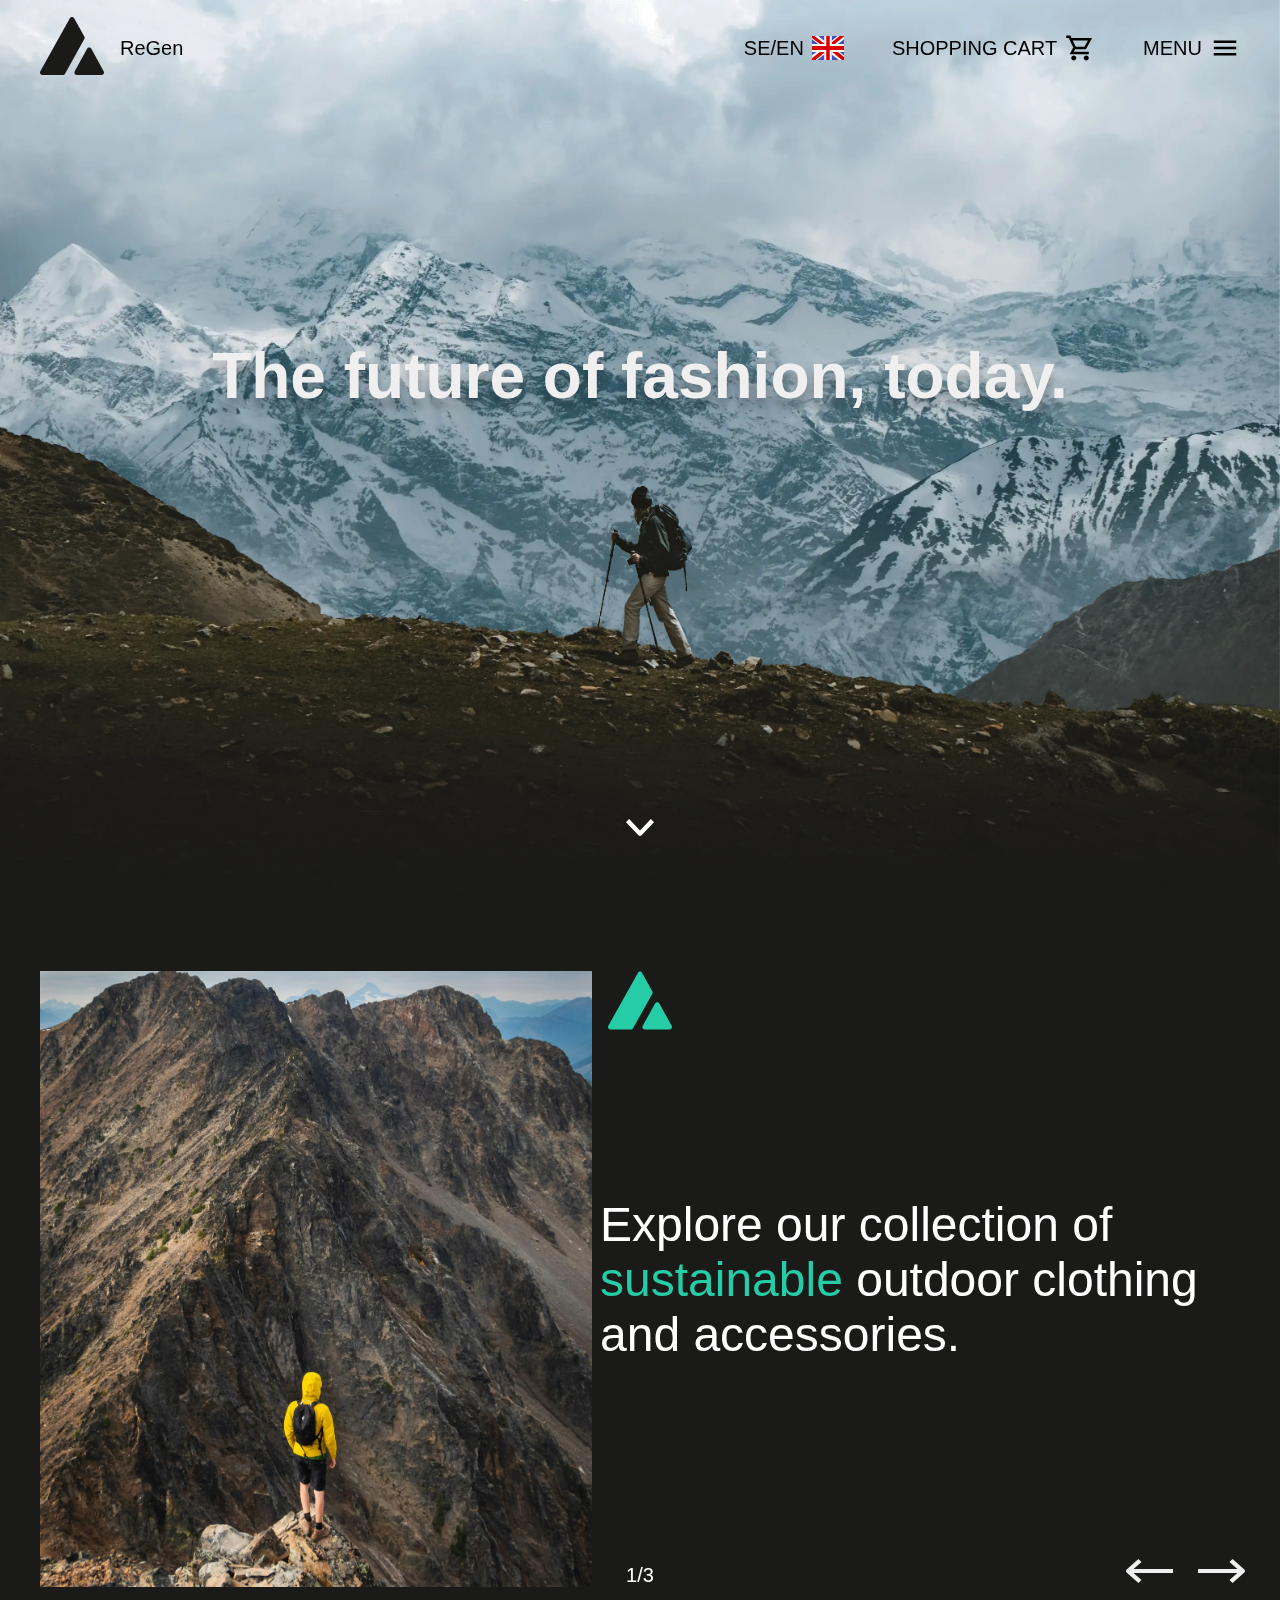
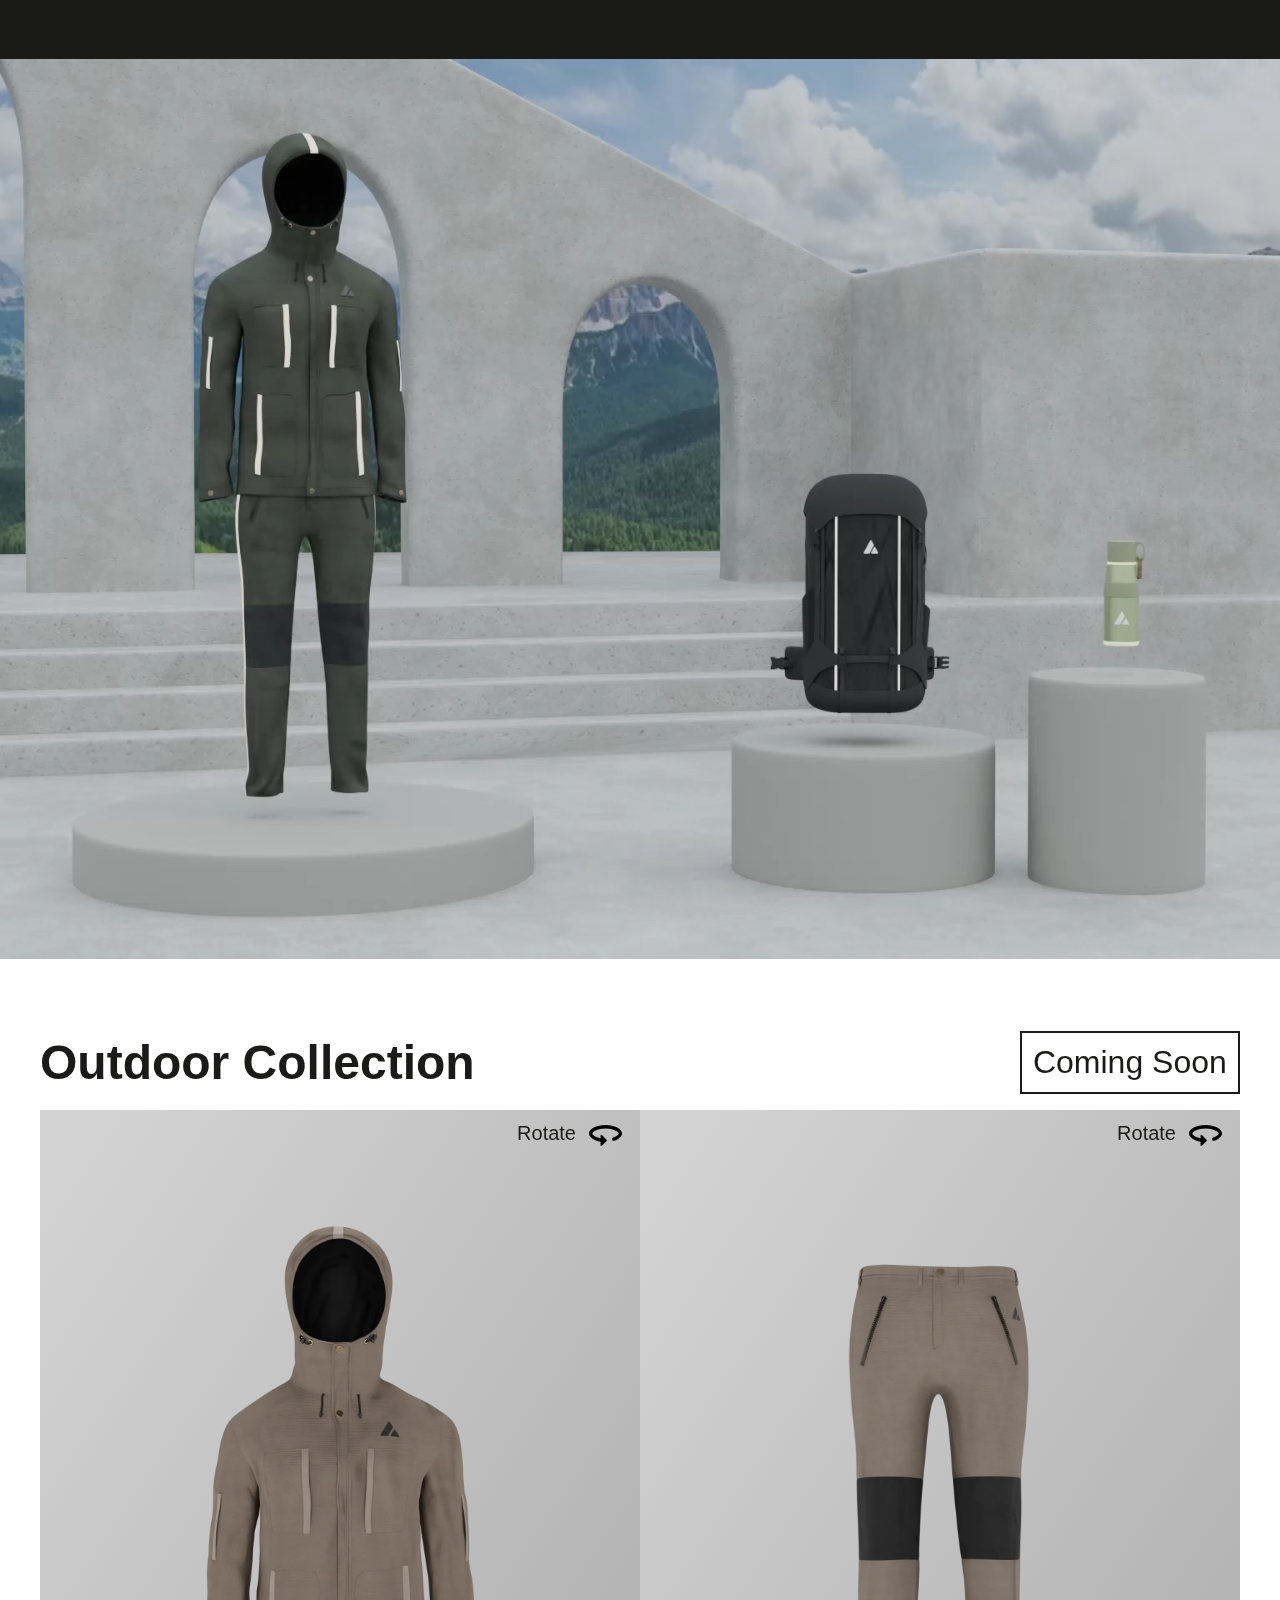
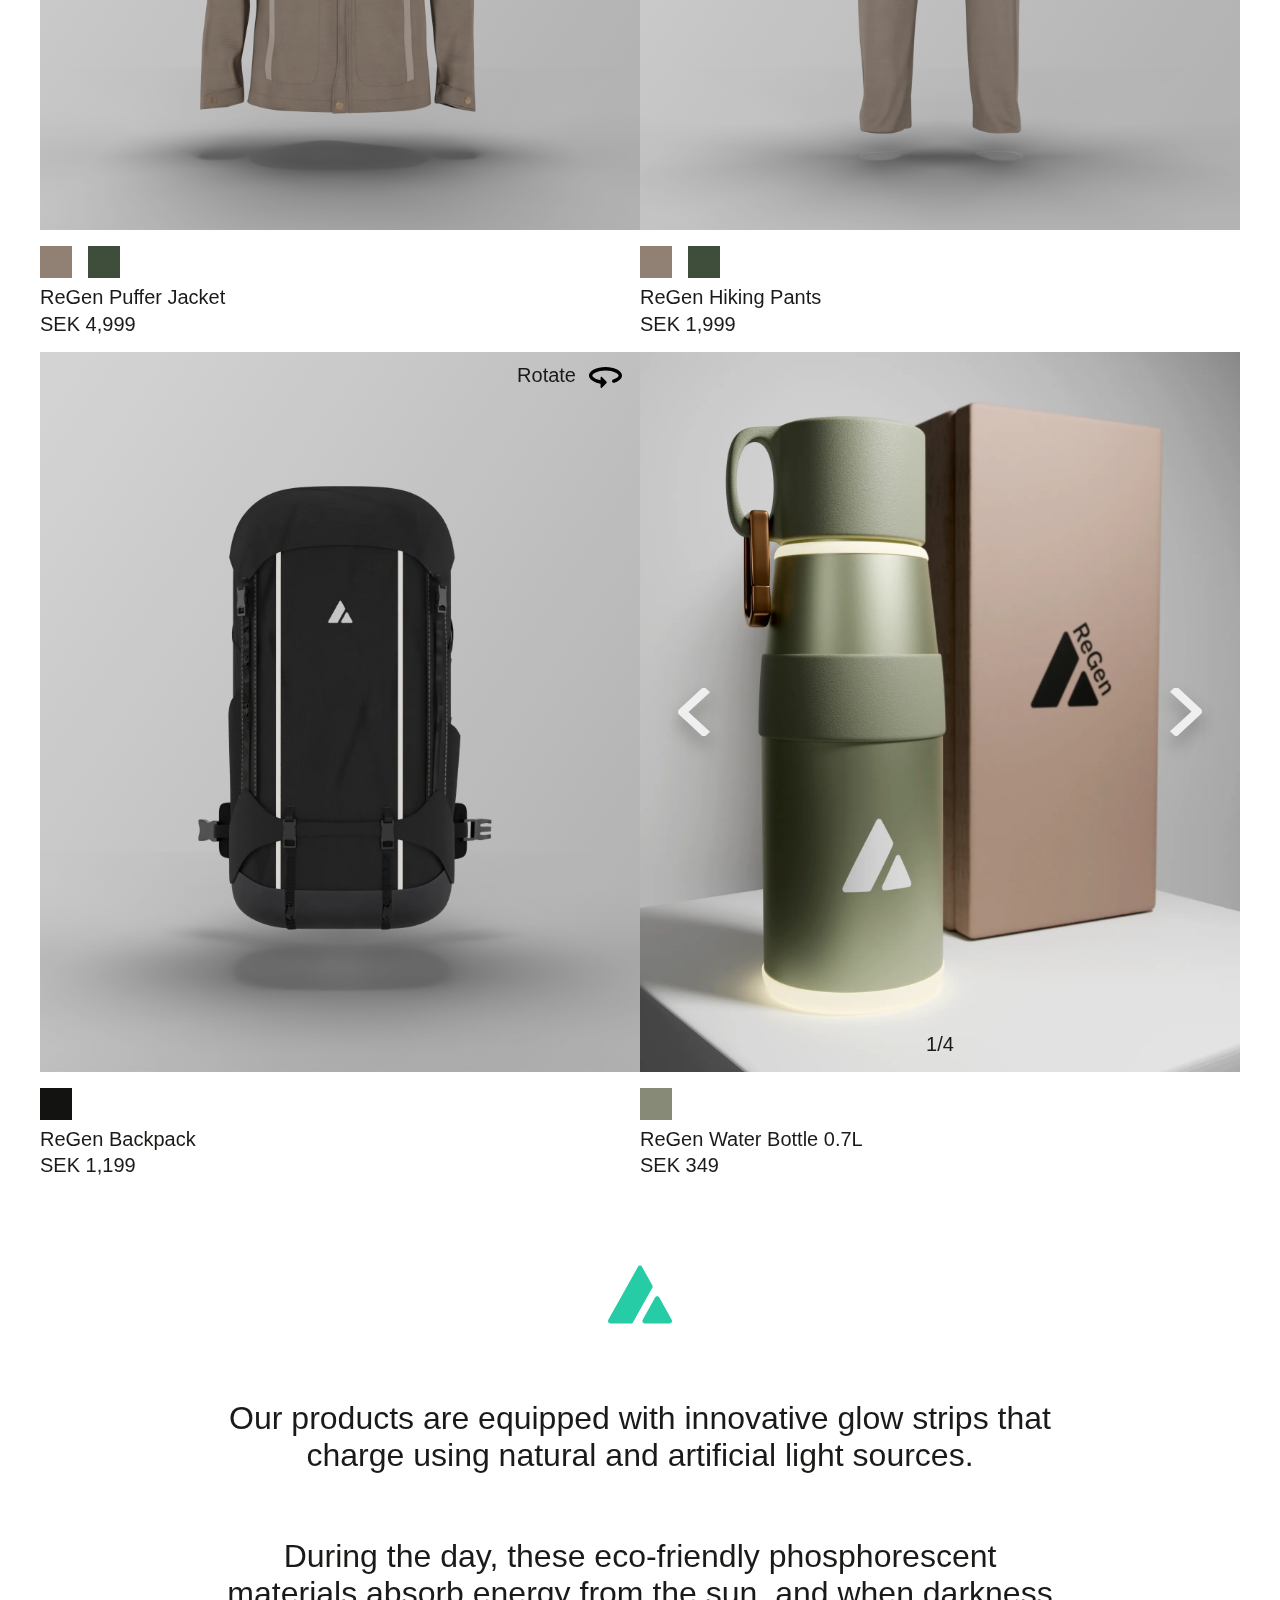
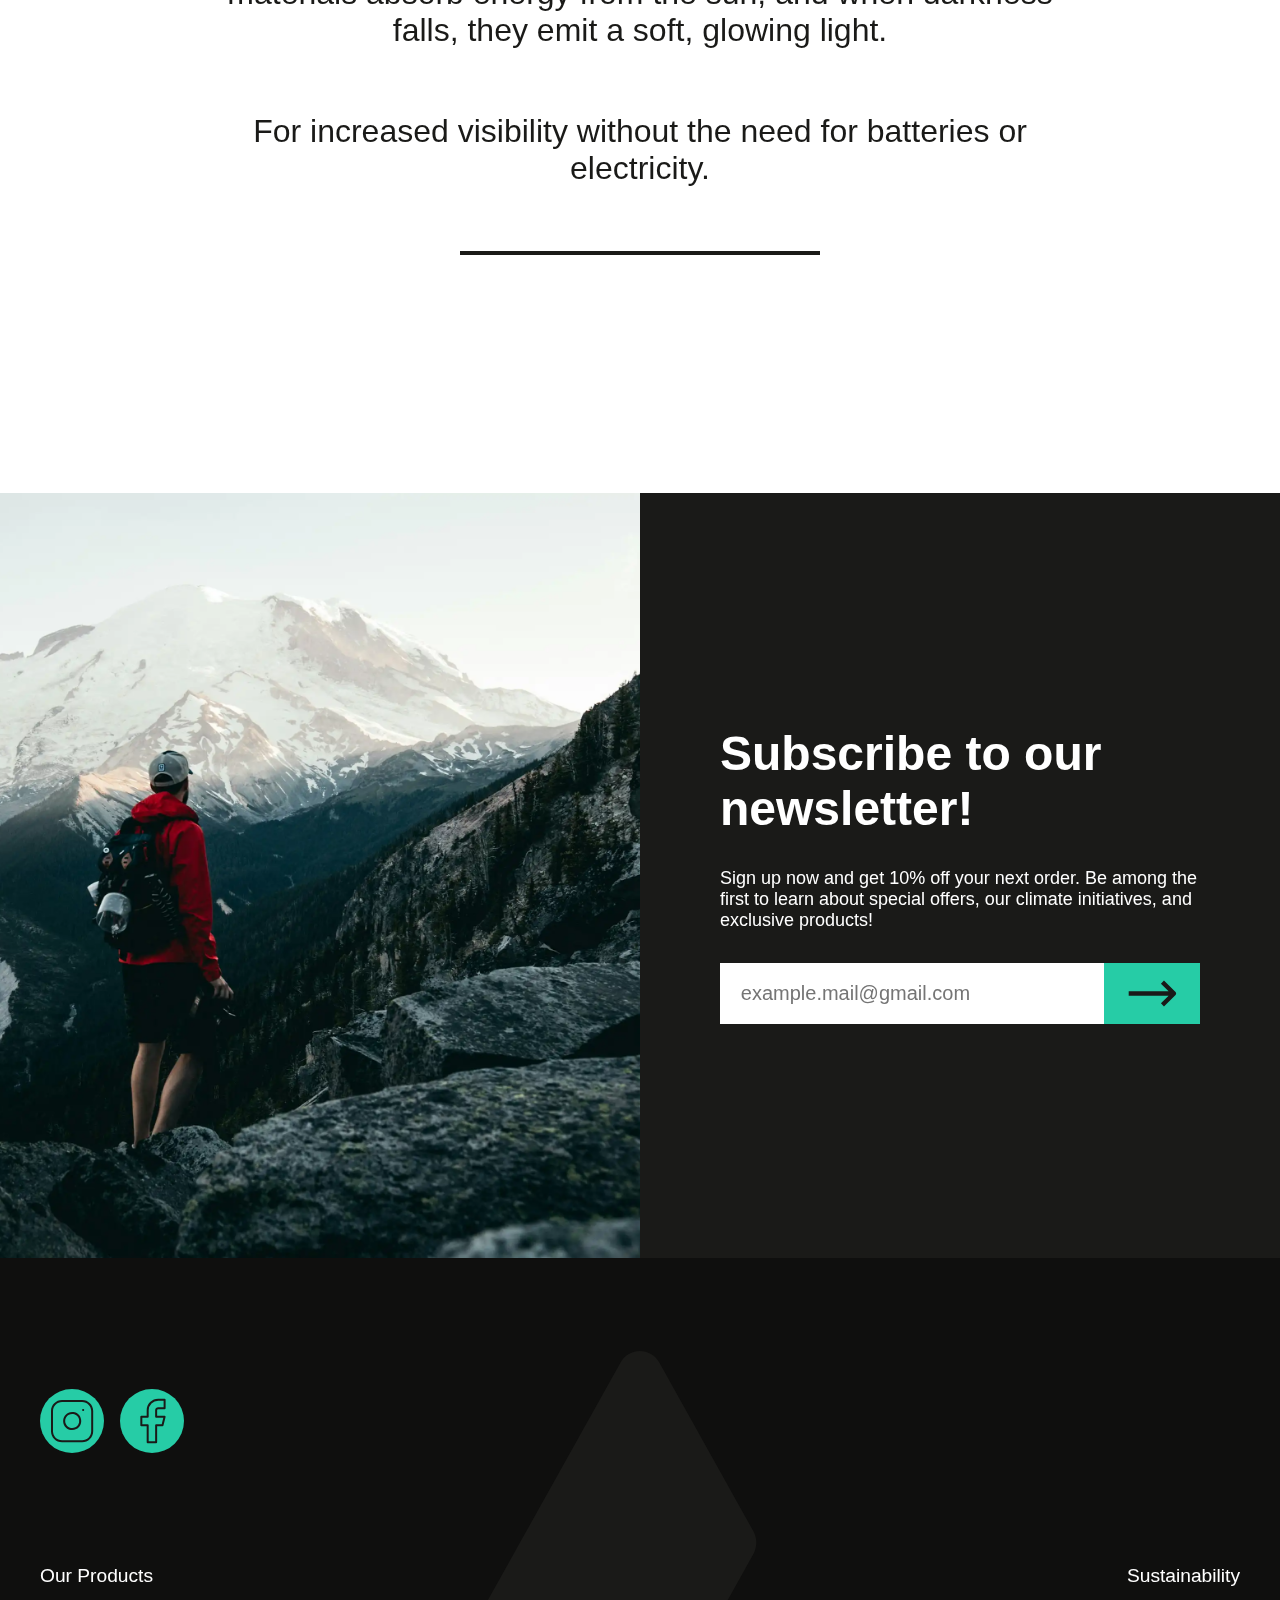
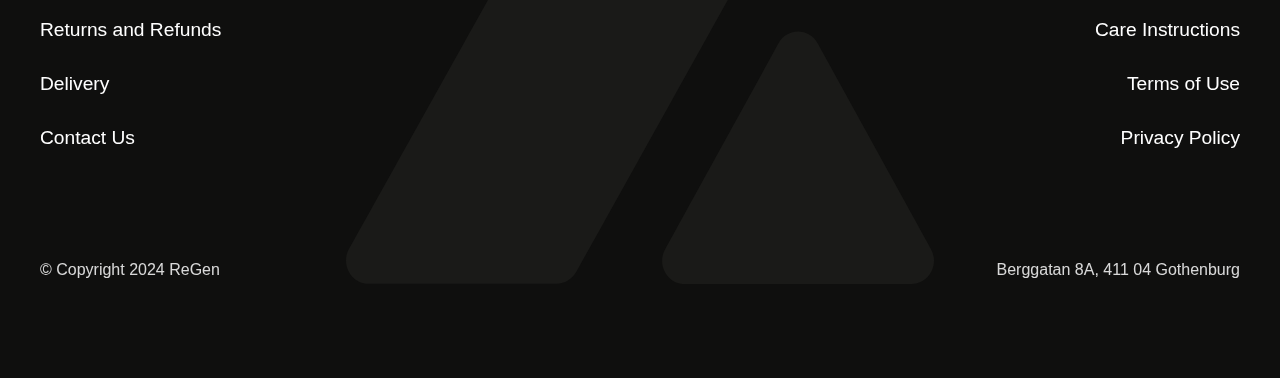
==== indexen.html @ 91c7116f "added english index.html file and made it possibly to switch between the two language options" ====
<!DOCTYPE html>
<html lang="en">
  <head>
    <meta charset="UTF-8" />
    <meta name="viewport" content="width=device-width, initial-scale=1.0" />
    <title>ReGen</title>
    <link rel="stylesheet" href="css/styles.css" />
    <link rel="stylesheet" href="css/header.css" />
    <link rel="stylesheet" href="css/hero.css" />
    <link rel="stylesheet" href="css/animation.css" />
    <link rel="stylesheet" href="css/motivation.css" />
    <link rel="stylesheet" href="css/footer.css" />
    <link rel="stylesheet" href="css/newsletter.css" />
    <link rel="stylesheet" href="css/product.css" />

    <link rel="icon" type="svg" href="assets/icons/logoblack.svg" />
  </head>
  <body>
    <header>
      <div class="logo-container">
        <img src="assets/icons/logoblack.svg" alt="Logo and company name" />
        <h1>ReGen</h1>
      </div>

      <nav>
        <ul class="nav-items">
          <li class="lang-toggle">
            <span>SE/EN</span>
            <div class="flag-container">
              <img
                src="assets/icons/seflag.svg"
                alt="Swedish flag"
                id="se-flag"
                class="flag"
              />
              <img
                src="assets/icons/ukflag.svg"
                alt="British flag"
                id="uk-flag"
                class="flag visible"
              />
            </div>
          </li>
          <li class="cart-icon">
            <span>SHOPPING CART</span>
            <a href="#"
              ><img src="assets/icons/cart.svg" alt="Shopping cart icon"
            /></a>
          </li>
          <li class="menu-icon">
            <span>MENU</span>
            <a href="#"><img src="assets/icons/menu.svg" alt="Menu icon" /></a>
          </li>
        </ul>
      </nav>
    </header>
    <main>
      <section aria-label="hero">
        <div class="hero">
          <img
            src="assets/images/hero-background.webp"
            alt="Background image of snow-covered mountains and sky"
            class="parallax-layer background"
          />
          <img
            src="assets/images/hero-middle.webp"
            alt="Image of mountains"
            class="parallax-layer middle"
          />
          <h1>The future of fashion, today.</h1>
          <img
            src="assets/images/hero-foreground.webp"
            alt="Image of mountains and a person"
            class="parallax-layer foreground"
          />
        </div>

        <img
          src="assets/icons/arrow_down.svg"
          alt="Downward arrow to scroll to the next section"
          class="scroll-arrow"
        />

        <div class="herofade"></div>
      </section>

      <section aria-label="motivation">
        <div class="motivation">
          <img
            class="motivation-logo"
            src="assets/icons/logogreen.svg"
            alt="Logo in green color"
          />
          <div class="slide slide-1 active">
            <img
              src="assets/images/motivation_image1.webp"
              alt="Image of mountains and a person"
            />
            <p>
              Explore our collection of
              <span class="highlight">sustainable</span> outdoor clothing and
              accessories.
            </p>
          </div>
          <div class="slide slide-2">
            <img
              src="assets/images/motivation_image2.webp"
              alt="Image of a person wearing a jacket and backpack in snowy weather"
            />
            <p>
              Crafted with <span class="highlight">eco-friendly</span>,
              breathable fabrics and materials, featuring hydro-protective and
              wind-resistant technology.
            </p>
          </div>
          <div class="slide slide-3">
            <img
              src="assets/images/motivation_image3.webp"
              alt="Image of people hiking in the snow"
            />
            <p>
              Experience nature with ease while contributing to
              <span class="highlight">protecting</span> the planet.
            </p>
          </div>
          <div class="arrows-long">
            <button
              class="left-arrow-long"
              id="prev-button-long"
              aria-label="Previous image"
            >
              <img src="assets/icons/long_arrow_left.svg" alt="Left arrow" />
            </button>
            <button
              class="right-arrow-long"
              id="next-button-long"
              aria-label="Next image"
            >
              <img src="assets/icons/long_arrow_right.svg" alt="Right arrow" />
            </button>
          </div>
          <div class="slide-image-counter" id="slide-image-counter">1/3</div>
        </div>
      </section>

      <section aria-label="animation">
        <div class="animation-container">
          <video
            autoplay
            loop
            muted
            playsinline
            class="animation"
            src="assets/videos/regen-product-showcase.webm"
          ></video>
        </div>
      </section>

      <section aria-label="products" class="products">
        <div class="heading-container">
          <h1>Outdoor Collection</h1>
          <div class="coming-soon-box">Coming Soon</div>
        </div>

        <div class="product-row">
          <!-- Product 1: Jacket -->
          <div class="product-container">
            <div class="product-card">
              <div class="rotate-icon-container">
                <span class="rotate-text">Rotate</span>
                <img
                  class="rotation-icon"
                  src="assets/icons/rotate.svg"
                  alt="Rotation icon"
                />
              </div>
              <img
                id="jacket-image"
                src="assets/products/jacket/jacket-beige/jacket1.webp"
                alt="Jacket"
              />
              <div class="tooltip" id="jacket-tooltip">
                ✌️ Use two fingers to rotate
                <button class="tooltip-close" id="jacket-tooltip-close">
                  ✕
                </button>
              </div>
            </div>
            <div class="product-info">
              <div class="color-selector">
                <button
                  class="color-button"
                  data-product="jacket"
                  data-color="beige"
                  aria-label="Beige Jacket"
                ></button>
                <button
                  class="color-button"
                  data-product="jacket"
                  data-color="green"
                  aria-label="Green Jacket"
                ></button>
              </div>
              <p class="product-name">ReGen Puffer Jacket</p>
              <p class="product-price">SEK 4,999</p>
            </div>
          </div>

          <!-- Product 2: Pants -->
          <div class="product-container">
            <div class="product-card">
              <div class="rotate-icon-container">
                <span class="rotate-text">Rotate</span>
                <img
                  class="rotation-icon"
                  src="assets/icons/rotate.svg"
                  alt="Rotation icon"
                />
              </div>
              <img
                id="pants-image"
                src="assets/products/pants/pants-beige/pants1.webp"
                alt="Pants"
              />
              <div class="tooltip" id="jacket-tooltip">
                ✌️ Use two fingers to rotate
                <button class="tooltip-close" id="jacket-tooltip-close">
                  ✕
                </button>
              </div>
            </div>
            <div class="product-info">
              <div class="color-selector">
                <button
                  class="color-button"
                  data-product="pants"
                  data-color="beige"
                  aria-label="Pants in beige color"
                ></button>
                <button
                  class="color-button"
                  data-product="pants"
                  data-color="green"
                  aria-label="Pants in green color"
                ></button>
              </div>
              <p class="product-name">ReGen Hiking Pants</p>
              <p class="product-price">SEK 1,999</p>
            </div>
          </div>

          <!-- Product 3: Backpack -->
          <div class="product-container">
            <div class="product-card">
              <div class="rotate-icon-container">
                <span class="rotate-text">Rotate</span>
                <img
                  class="rotation-icon"
                  src="assets/icons/rotate.svg"
                  alt="Rotation icon"
                />
              </div>
              <img
                id="backpack-image"
                src="assets/products/backpack/backpack1.webp"
                alt="Backpack"
              />
              <div class="tooltip" id="jacket-tooltip">
                ✌️ Use two fingers to rotate
                <button class="tooltip-close" id="jacket-tooltip-close">
                  ✕
                </button>
              </div>
            </div>
            <div class="product-info">
              <div class="color-selector">
                <button
                  class="color-button"
                  data-product="backpack"
                  data-color="black"
                  aria-label="Backpack in black color"
                ></button>
              </div>
              <p class="product-name">ReGen Backpack</p>
              <p class="product-price">SEK 1,199</p>
            </div>
          </div>

          <!-- Product 4: Water Bottle -->
          <div class="product-container">
            <div class="product-card" id="bottle-card">
              <img
                id="bottle-image"
                src="assets/products/bottle/bottle1.webp"
                alt="Water Bottle"
              />
              <button
                class="arrow-button left-arrow"
                id="prev-button"
                aria-label="Previous image"
              >
                <img src="assets/icons/arrow_left.svg" alt="Left arrow" />
              </button>
              <button
                class="arrow-button right-arrow"
                id="next-button"
                aria-label="Next image"
              >
                <img src="assets/icons/arrow_right.svg" alt="Right arrow" />
              </button>
              <div class="image-counter" id="image-counter">1/5</div>
            </div>
            <div class="product-info">
              <div class="color-selector">
                <button
                  class="color-button"
                  data-product="bottle"
                  data-color="gray"
                  aria-label="Bottle in gray color"
                ></button>
              </div>
              <p class="product-name">ReGen Water Bottle 0.7L</p>
              <p class="product-price">SEK 349</p>
            </div>
          </div>
        </div>

        <div class="materials-container">
          <article aria-label="material info" class="materials">
            <img
              src="assets/icons/logogreen.svg"
              alt="Alternative logo in green color"
            />
            <p class="section-1">
              Our products are equipped with innovative glow strips that charge
              using natural and artificial light sources.
            </p>
            <p class="section-2">
              During the day, these eco-friendly phosphorescent materials absorb
              energy from the sun, and when darkness falls, they emit a soft,
              glowing light.
            </p>
            <p class="section-3">
              For increased visibility without the need for batteries or
              electricity.
            </p>
            <span class="under-line"></span>
          </article>
        </div>
      </section>

      <section aria-label="newsletter">
        <div class="newsletter">
          <div class="newsletterImageContainer">
            <img
              src="assets/images/subscribe_image.webp"
              alt="An image of a person on a mountain looking at other mountains"
            />
          </div>
          <div class="newsletterForm">
            <div class="newsletterFormContent">
              <h2>Subscribe to our newsletter!</h2>
              <p class="newsletterText">
                Sign up now and get 10% off your next order. Be among the first
                to learn about special offers, our climate initiatives, and
                exclusive products!
              </p>
              <div class="inputContainer">
                <input
                  type="text"
                  class="inputField"
                  placeholder="example.mail@gmail.com"
                />
                <button type="submit" class="newsletterButton"></button>
              </div>
            </div>
          </div>
        </div>
      </section>
    </main>
    <footer class="footer">
      <div class="footerContent">
        <div class="socialLinks">
          <img src="assets/icons/instagram.svg" alt="instagram" />
          <img
            src="assets/icons/facebook.svg"
            alt="facebook"
            class="facebook"
          />
        </div>
        <div class="footerLinkContainer">
          <div class="footerLinks">
            <a>Our Products</a>
            <a>Returns and Refunds</a>
            <a>Delivery</a>
            <a>Contact Us</a>
          </div>
          <div class="footerLinks linkPos">
            <a>Sustainability</a>
            <a>Care Instructions</a>
            <a>Terms of Use</a>
            <a>Privacy Policy</a>
          </div>
        </div>
        <div class="smallContainer">
          <small class="smallMarginLeft">© Copyright 2024 ReGen</small>
          <div class="locationContainer">
            <small class="smallMarginRight"
              >Berggatan 8A, 411 04 Gothenburg</small
            >
          </div>
        </div>
      </div>
    </footer>
    <script src="js/menu.js"></script>
    <script src="js/animation.js"></script>
    <script src="js/product.js"></script>
  </body>
</html>
---- css/styles.css ----
@font-face {
    font-family: "h1 desktop";
    src: url(assets/fonts/IBM_Plex_Sans/IBMPlexSans-Medium.ttf) format("truetype");
    font-style: normal;
    font-size: 4rem;
    font-weight: 600;
}

@font-face {
    font-family: "h1 mobile";
    src: url(assets/fonts/IBM_Plex_Sans/IBMPlexSans-Medium.ttf) format("truetype");
    font-style: normal;
    font-size: 2rem;
    font-weight: 700;
}

@font-face {
    font-family: "p large";
    src: url(assets/fonts/IBM_Plex_Sans/IBMPlexSans-Medium.ttf) format("truetype");
    font-style: normal;
    font-size: 1.25rem;
    font-weight: 500;
}

@font-face {
    font-family: "p medium desktop";
    src: url(assets/fonts/IBM_Plex_Sans/IBMPlexSans-Medium.ttf) format("truetype");
    font-style: normal;
    font-size: 1.125rem;
    font-weight: 400;
}

@font-face {
    font-family: "p small desktop";
    src: url(assets/fonts/IBM_Plex_Sans/IBMPlexSans-Medium.ttf) format("truetype");
    font-style: normal;
    font-size: 1rem;
    font-weight: 300;
}

@font-face {
    font-family: "h2 desktop";
    src: url(assets/fonts/IBM_Plex_Sans/IBMPlexSans-Medium.ttf) format("truetype");
    font-style: normal;
    font-size: 3rem;
    font-weight: 500;
}

@font-face {
    font-family: "h2 mobile";
    src: url(assets/fonts/IBM_Plex_Sans/IBMPlexSans-Medium.ttf) format("truetype");
    font-style: normal;
    font-size: 1.5rem;
    font-weight: 500;
}

:root {
    /* Main colors */
    --white: #EFEFEF;
    --dark: #1A1A18;
    --darker: #0F0F0E;
    --accent: #26CCA6;

    /* Product colors */
    --green: #3F4E3B;
    --beige: #918175;
    --bottle: #868A77;


}


* {
    box-sizing: border-box;
    margin: 0;
}
---- css/header.css ----
header {
    position: absolute;
    width: 100%;
    display: flex;
    justify-content: space-between;
    align-items: center;
    font-family: "IBM Plex Sans", sans-serif;
    font-size: 1.25rem;
    padding: 1rem 2.5rem;
    z-index: 1000;
}

.logo-container {
    display: flex;
    align-items: center; 
    gap: 1rem; 
}

.logo-container img {
    width: 4rem;
    height: 4rem;
}

.logo-container h1 {
    font-size: 1.25rem;
    font-weight: 500;
}

nav .nav-items {
    display: flex;
    align-items: center;
    list-style: none;
    gap: 3rem;
}

.nav-items li {
    display: flex;
    align-items: center;
    gap: 0.5rem;
    cursor: pointer;
}

.nav-items a {
    width: 1.875rem;
    height: 1.875rem;
}

.flag-container {
    position: relative;
    width: 2rem;
    height: 1.5rem; 
}

.flag {
    position: absolute;
    opacity: 0;
    transition: opacity 0.3s ease;
    pointer-events: none; 
}

.flag.visible {
    opacity: 1;
    pointer-events: auto; 
}

.flag-container:hover {
    cursor: pointer;
}

.nav-items li:hover {
    opacity: 50%;
}

@media (max-width: 768px) {
    .nav-items li:not(.menu-icon) {
        display: none;
    }

    header {
        padding: 1rem 1rem;
    }

    .logo-container img {
        width: 3.5rem;
        height: 3.5rem;
    }
}
---- css/hero.css ----
.hero {
        position: relative;
        width: 100vw;
        height: calc(100vh - 1px);
        display: flex;
        justify-content: center;
        align-items: center;
        text-align: center;
        overflow: hidden;
    }

    .hero h1 {
        position: absolute;
        font-family: "IBM Plex Sans", sans-serif;
        color: #EFEFEF;
        font-size: 4rem;
        transform: translateY(-100%);
        transition: transform 0.3s ease-out;
        opacity: 1;
        text-shadow: 0px 10px 8px rgba(0, 0, 0, 0.25);
    }

    .parallax-layer {
        position: absolute;
        width: 100vw;
        height: 100vh;
        object-fit: cover;
        will-change: transform;
    }

    .background {
        z-index: -1;
    }

    .middle {
        z-index: 2;
    }

    .foreground {
        z-index: 3;
    }

    .scroll-arrow {
        position: absolute;
        bottom: 4rem;
        left: 50%;
        transform: translateX(-50%);
        cursor: pointer;
        width: 1.75rem;
        height: auto;
        z-index: 5;
        transition: transform 0.3s ease-in-out;
    }

    .scroll-arrow:hover {
        transform: translateX(-50%) scale(1.3);
    }

    .herofade {
        position: absolute;
        bottom: 0;
        left: 0;
        right: 0;
        height: 10rem;
        background: linear-gradient(to bottom, rgba(255, 255, 255, 0), #1A1A18);
        z-index: 4;  
    }

    html {
        scroll-behavior: smooth;
    }

    @media (max-width: 768px) {

         /*Turn this on for mobile deployment
        .hero {
            height: calc(100vh - 7rem);
        } 
        */
        
        .hero h1 {
            font-size: 2rem;
        }
    }
---- css/animation.css ----
.animation-container {
    width: 100vw;
    height: 100vh;
    display: flex;
    justify-content: center;
    align-items: center;
}

.animation {
    width: 100%;
    height: 100%;
    object-fit: cover;
}

@media (max-width: 768px) {
    
    .animation-container {
        width: 100%;
        height: 75%;
    }

    .animation {
        object-fit: contain;
    }
}
---- css/motivation.css ----
.motivation {
    position: relative;
    height: 47.5rem;
    font-family: "IBM Plex Sans", sans-serif;
    font-size: 3rem;
    color: #ffffff;
    background-color: #1A1A18;
    display: flex;
    justify-content: center;
    align-items: center;
    overflow: hidden;
}

.motivation-logo {
    position: absolute;
    top: 4.5rem;
}

.arrows-long {
    position: absolute;
    display: flex;
    justify-content: center;
    align-items: center;
    right: 2.5rem;
    bottom: 4.5rem;
    gap: 1.5rem;
}

.left-arrow-long {
    width: 3rem;
    border: none;
    background: none;
    left: 2rem;
    cursor: pointer;
}
  
  .right-arrow-long {
    width: 3rem;
    border: none;
    background: none;
    right: 2rem;
    top: 50%;
    cursor: pointer;
}

.left-arrow-long:hover {
    opacity: 70%;
}

.right-arrow-long:hover {
    opacity: 70%;
}

.slide-image-counter {
    position: absolute;
    font-size: 1.25rem;
    bottom: 4.5rem;
}

.slide-1 {
    position: relative;
    width: 100%;
    height: auto;
    display: flex;
    justify-content: space-between;
    align-items: center;
}

.slide-1 img {
    position: absolute;
    width: 34.5rem;
    height: 38.5rem;
    left: 2.5rem;
    object-fit: cover;
}

.slide-1 p {
    position: absolute;
    right: 2.5rem;
    max-width: 40rem;
}

.slide-2 {
    position: relative;
    width: 100%;
    height: auto;
    display: flex;
    justify-content: space-between;
    align-items: center;
}

.slide-2 img {
    position: absolute;
    width: 34.5rem;
    height: 38.5rem;
    left: 2.5rem;
    object-fit: cover;
}

.slide-2 p {
    position: absolute;
    right: 2.5rem;
    max-width: 40rem;
}

.slide-3 {
    position: relative;
    width: 100%;
    height: auto;
    display: flex;
    justify-content: space-between;
    align-items: center;
}

.slide-3 img {
    position: absolute;
    width: 34.5rem;
    height: 38.5rem;
    left: 2.5rem;
    object-fit: cover;
}

.slide-3 p {
    position: absolute;
    right: 2.5rem;
    max-width: 40rem;
}

.highlight {
    color: #26CCA6;
}

.slide {
    position: absolute;
    opacity: 0;
    transition: opacity 0.8s ease-in-out; 
}

.slide.active {
    opacity: 1;
    display: flex;
    justify-content: center;
    align-items: center;
}

@media (max-width: 768px) {
    
    .motivation {
        position: relative;
        display: flex;
        flex-direction: column;
        align-items: center;
        overflow: hidden;
        height: 52rem;
    }
  
    .motivation-logo {
        display: none;
    }

    .slide-1 p {
        position: absolute;
        left: 1rem;
        right: 1rem;
        bottom: -18rem;
        font-size: 1.25rem;
    }

    .slide-2 p {
        position: absolute;
        left: 1rem;
        right: 1rem;
        bottom: -21rem;
        font-size: 1.25rem;
    }

    .slide-3 p {
        position: absolute;
        left: 1rem;
        right: 1rem;
        bottom: -18rem;
        font-size: 1.25rem;
    }

    .slide img {
        position: absolute;
        left: 1rem;
        right: 1rem;
        top: -22rem;
        width: 22.5rem;
        height: 36rem;
    }
  
    .slide-image-counter {
        position: absolute;
        bottom: 2rem;
        left: 1rem;
        font-size: 1.25rem;
    }
  
    .arrows-long {
        position: absolute;
        bottom: 2rem;
        right: 1rem;
    }
}
---- css/footer.css ----
.footer {
    height: 80vh;
    width: 100vw;
    font-family: "IBM Plex Sans", sans-serif;
    background-color: var(--darker);
    background-image: url(../assets/icons/logo_large_dark.svg);
    background-repeat: no-repeat;
    background-position: center;
    display: flex;
    justify-content: start;
    align-items: center;
}

.footerContent {
    height: 80%;
    display: flex;
    justify-content: center;
    align-items: start;
    flex-direction: column;
}

.footerLinkContainer {
    width: 100vw;
    display: flex;
    justify-content: space-between;
    flex-wrap: wrap;
}

.footerLinks {
    display: flex;
    flex-direction: column;
}

.linkPos {
    display: flex;
    justify-content: end;
    align-items: end;
    margin-right: 2.5rem;
}

footer img:hover {
    cursor: pointer;
    transform: scale(1.1);
}

footer img {
    margin-bottom: 6rem;
    margin-top: 3rem;
}

.socialLinks {
    display: flex;
    gap: 1rem;
    margin-left: 2.5rem;
}

footer a {
    cursor: pointer;
    text-decoration: none;
    color: #fff;
    font-size: 1.2rem;
    margin-top: 1rem;
    margin-bottom: 1rem;
    margin-left: 2.5rem;
}

footer a:hover{
    text-decoration: underline;
}

.smallContainer{
    width: 100vw;
    margin-top: 6rem;
    display: flex;
    justify-content: space-between;
    align-items: end;
}

.locationTag{
    margin-top: 0;
    margin-bottom: 1rem;
}

small {
    color: #eaeaeaea;
    font-size: 1rem;
    margin-left: 2.5rem;
    margin-bottom: 1rem;
}

.locationContainer{
    display: flex;
    justify-content: center;
}

div.locationContainer small{
    margin-left: 0.3rem;
    margin-bottom: 1rem;
    margin-right: 2.5rem;
}

@media (max-width: 768px) {
    .linkPos {
        display: flex;
        justify-content: start;
        align-items: start;
        margin-top: 2.5rem;
    }

    .footer {
        background-image: none;
        height: 80vh;
    }

    footer a {
        margin-top: 0.5rem;
        margin-bottom: 0.5rem;
    }

    .smallContainer {
        margin-top: 4rem;
    }

    footer img {
        margin-top: 4rem;
        margin-bottom: 4rem;
    }
}
---- css/newsletter.css ----
.newsletter{
    font-family: "IBM Plex Sans", sans-serif;
    background-color: #1A1A18;
    height: 85vh;
    width: 100vw;
    display: grid;
    grid-template-columns: repeat(2, 1fr);
    overflow: hidden;
    flex-wrap: wrap;
}

.newsletterForm{
    display: flex;
    flex-direction: column;
    justify-content: center;
    align-items: center;
    width: 100%;
    height: 100%;
}

.newsletterFormContent {
    display: flex;
    flex-direction: column;
    justify-content: start;
    align-items: start;
    max-width: 30rem;
}

.newsletterImageContainer img {
    width: 100%;
    height: 100%;
    object-fit: cover;
}

h2 {
    color: #fff;
    font-size: 3rem;
}

.newsletterText{
    font-size: 1.125rem;
    font-weight: 400;
    color: #fff;
    margin-top: 2rem;
    margin-bottom: 2rem;
}

.inputContainer{
    display: flex;
    justify-content: start;
}

input {
    height: 3.8rem;
    width: 24rem;
    font-size: 1.25rem;
    padding-left: 1.3rem;
    border: none;
}

.newsletterButton{
    border: none;
    object-fit: cover;
    background-image: url(../assets/icons/arrow_subscribe.svg);
    background-repeat: no-repeat;
    background-color: #26CCA6;
    background-position: center;
    height: 3.8rem;
    width: 6rem;
}

.newsletterButton:hover{
    opacity: 0.9;
    cursor: pointer;
}

@media (max-width: 768px) {
    .newsletterImageContainer{
        display: none;
    }

    .newsletterForm {
        background: linear-gradient(to bottom, rgba(255, 255, 255, 0), var(--darker)), url(../assets/images/subscribe_image.webp);
        background-repeat: no-repeat;
        background-position: center;
        background-size: cover;
        width: 100%;
        justify-content: end;
    }

    .newsletterFormContent {
        margin-left: 1rem;
        margin-right: 1rem;
        max-width: 22.5rem;
        margin-bottom: 2.5rem;
    }

    h2 {
        font-size: 2rem;
    }

    .newsletterText {
        font-size: 1rem;
    }

    input {
        width: 17rem;
    }

    .newsletterButton {
        width: 5.5rem;
    }
}
---- css/product.css ----
.products {
    display: flex;
    flex-direction: column;
    margin-left: 2.5rem;
    margin-right: 2.5rem;
    margin-top: 4.5rem;
    font-family: "IBM Plex Sans", sans-serif;
    color: #1A1A18;
}

.products h1 {
    font-size: 3rem;
}

.heading-container {
    display: flex;
    justify-content: space-between;
    align-items: center;
    margin-bottom: 1rem;
}
  
.coming-soon-box {
    font-size: 2rem;
    padding: 0.7rem;
    color: #1A1A18;
    border: 2px solid #1A1A18;
}

.product-row {
    display: grid;
    grid-template-columns: repeat(2, 1fr);
}

.product-container {
    position: relative;
    width: 100%;
    height: 100%;
    display: flex;
    flex-direction: column;
    align-items: center;
    justify-content: space-between;
    overflow: hidden;
    text-align: center;
}

.product-card {
    position: relative;
    width: 100%;
    height: 45rem;
    display: flex;
    flex-direction: column;
    align-items: center;
    justify-content: flex-start;
    cursor: grab;
    background: linear-gradient(124deg, #D3D3D3 4.36%, #B3B3B3 88.22%);
}

.product-card:active {
    cursor: grabbing;
}

.rotation-icon {
    position: absolute;
    width: 2.875rem;
    height: 2.875rem;
    top: 0;
    right: 0;
    margin-right: 0.75rem;
    z-index: 10;
}

.rotate-text {
    position: absolute;
    top: 0.75rem;
    right: 0;
    margin-right: 4rem;
    z-index: 10;
    font-size: 1.25rem;
}

.product-card img {
    max-height: 45rem;
    object-fit: cover;
    display: block;
}

.product-info {
    width: 100%; 
    margin-top: 1rem;
    margin-bottom: 1rem;
    display: flex;
    flex-direction: column;
    align-items: flex-start; 
}

.color-selector {
    display: flex;
    gap: 1rem;
}
  
.color-button {
    width: 2rem;
    height: 2rem;
    border: none;
    cursor: pointer;
}

.color-button:hover {
    transform: scale(1.1);
    transition: 0.2s ease-in-out;
}

.product-name {
    margin-top: 0.5rem; 
    font-size: 1.25rem;
}
  
.product-price {
    margin-top: 0.2rem;
    font-size: 1.25rem;
}

.color-button[data-color="beige"] {
    background-color: #918175;
}
  
.color-button[data-color="green"] {
    background-color: #3F4E3B;
}

.color-button[data-color="black"] {
    background-color: #131311;
}

.color-button[data-color="gray"] {
    background-color: #868A77;
}

.arrow-button {
    position: absolute;
    background: none;
    border: none;
    cursor: pointer;
    display: flex;
    justify-content: center;
    align-items: center;
}

.left-arrow {
    left: 2rem;
    top: 50%;
    filter: drop-shadow(0px 10px 8px rgba(0, 0, 0, 0.25));
    transform: translateY(-50%);
}
  
  .right-arrow {
    right: 2rem;
    top: 50%;
    filter: drop-shadow(0px 10px 8px rgba(0, 0, 0, 0.25));
    transform: translateY(-50%);
}
  
  .arrow-button img {
    width: 2rem;
    height: 3rem;
}

.left-arrow:hover {
    opacity: 70%;
}

.right-arrow:hover {
    opacity: 70%;
}

.image-counter {
    position: absolute;
    bottom: 1rem;
    color: #1A1A18;
    font-size: 1.25rem;
}

.tooltip {
    position: absolute;
    bottom: 1rem;
    background-color: rgba(0, 0, 0, 0.7);
    color: #EFEFEF;
    padding: 0.8rem;
    border-radius: 0.5rem;
    font-size: 1rem;
    display: flex;
    align-items: center;
    justify-content: space-between;
    z-index: 10;
}
  
.tooltip-close {
    background: none;
    border: none;
    color: #EFEFEF;
    font-size: 1rem;
    margin-left: 1rem;
    cursor: pointer;
}
  
.tooltip.hidden {
    display: none;
}

.materials-container {
    height: 100vh;
}

.materials {
    top: 4.5rem;
    position: relative;
    display: flex;
    flex-direction: column;
    justify-content: center;
    align-items:center;
    text-align: center;
}

.materials img {
    position: relative;
    max-width: 100%;
    height: auto;
    margin-bottom: 2.5rem;
}

.materials p {
    font-size: 2rem;
    max-width: 70%;
    margin: 2rem;
}

.under-line {
    width: 30%;
    height: 4px;
    background-color: #1A1A18;
    margin-top: 2rem;
}

@media (max-width: 768px) {
    .products h1 {
        font-size: 1.5rem;
    }

    .coming-soon-box {
        font-size: 1rem;
    }
    
    .products {
        margin-left: 1rem;
        margin-right: 1rem;
        margin-top: 2rem; 
    }

    .product-row {
        grid-template-columns: 1fr;
    }

    .color-button {
        width: 1.5rem;
        height: 1.5rem;
    }

    .left-arrow {
        left: 1rem;
    }

    .right-arrow {
        right: 1rem;
    }

    .materials {
        top: 3rem;
    }
    .materials img {
        max-width: 3rem;
    }
    .materials p {
        font-size: 1.25rem;
    }
}

@media (min-width: 768px) {
    .tooltip {
        display: none;
    }
}
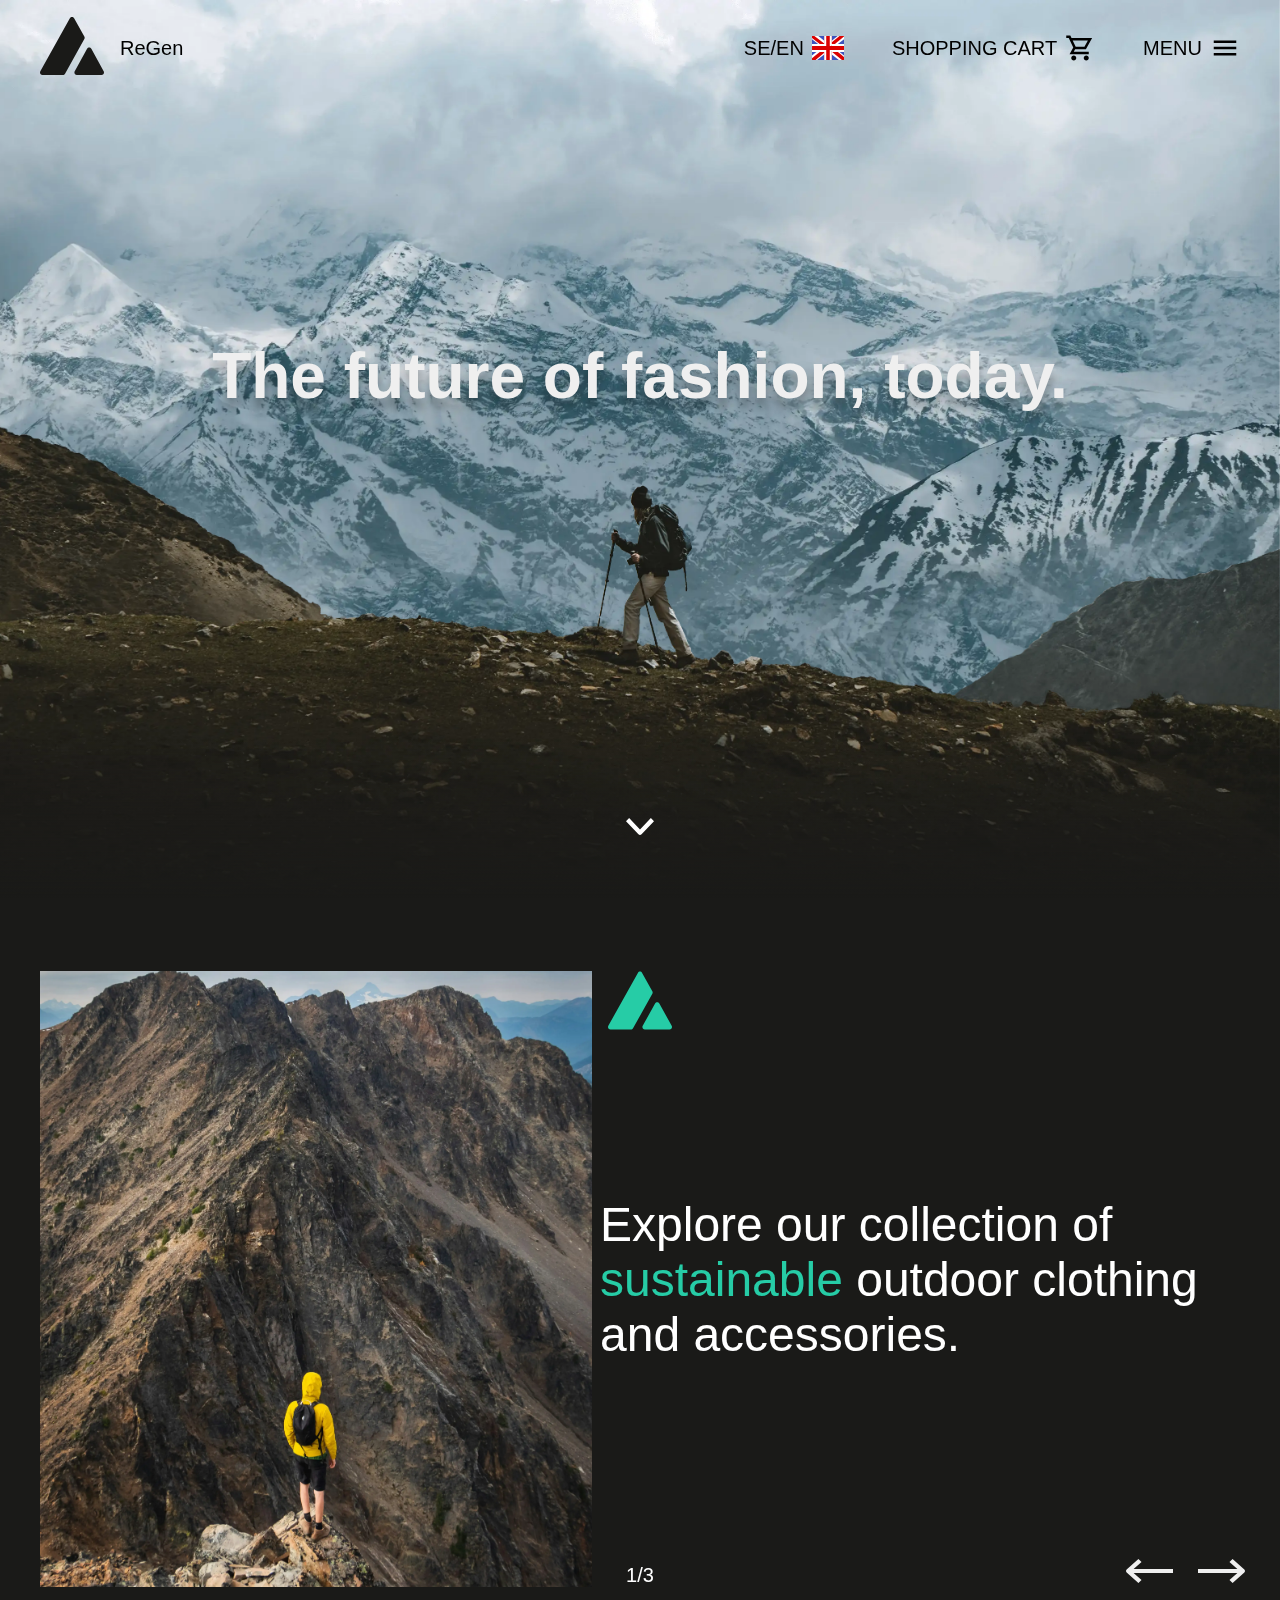
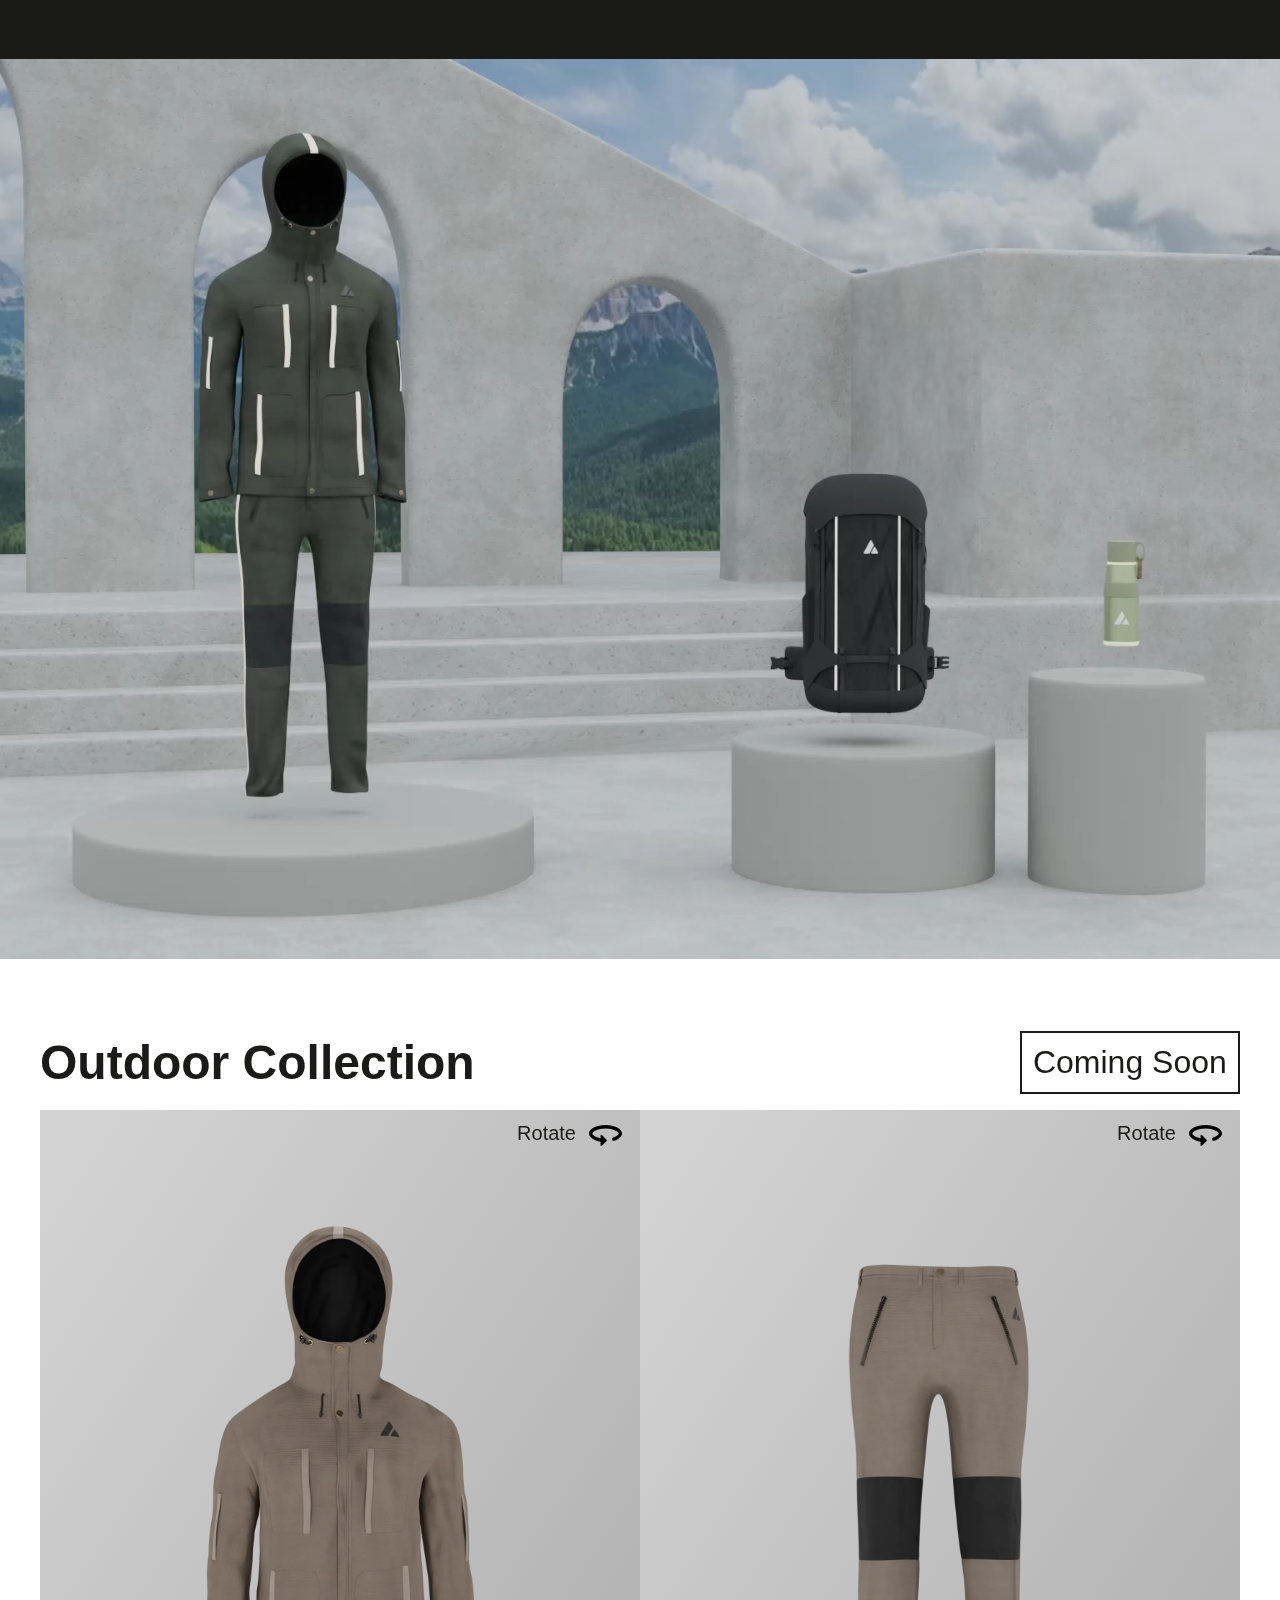
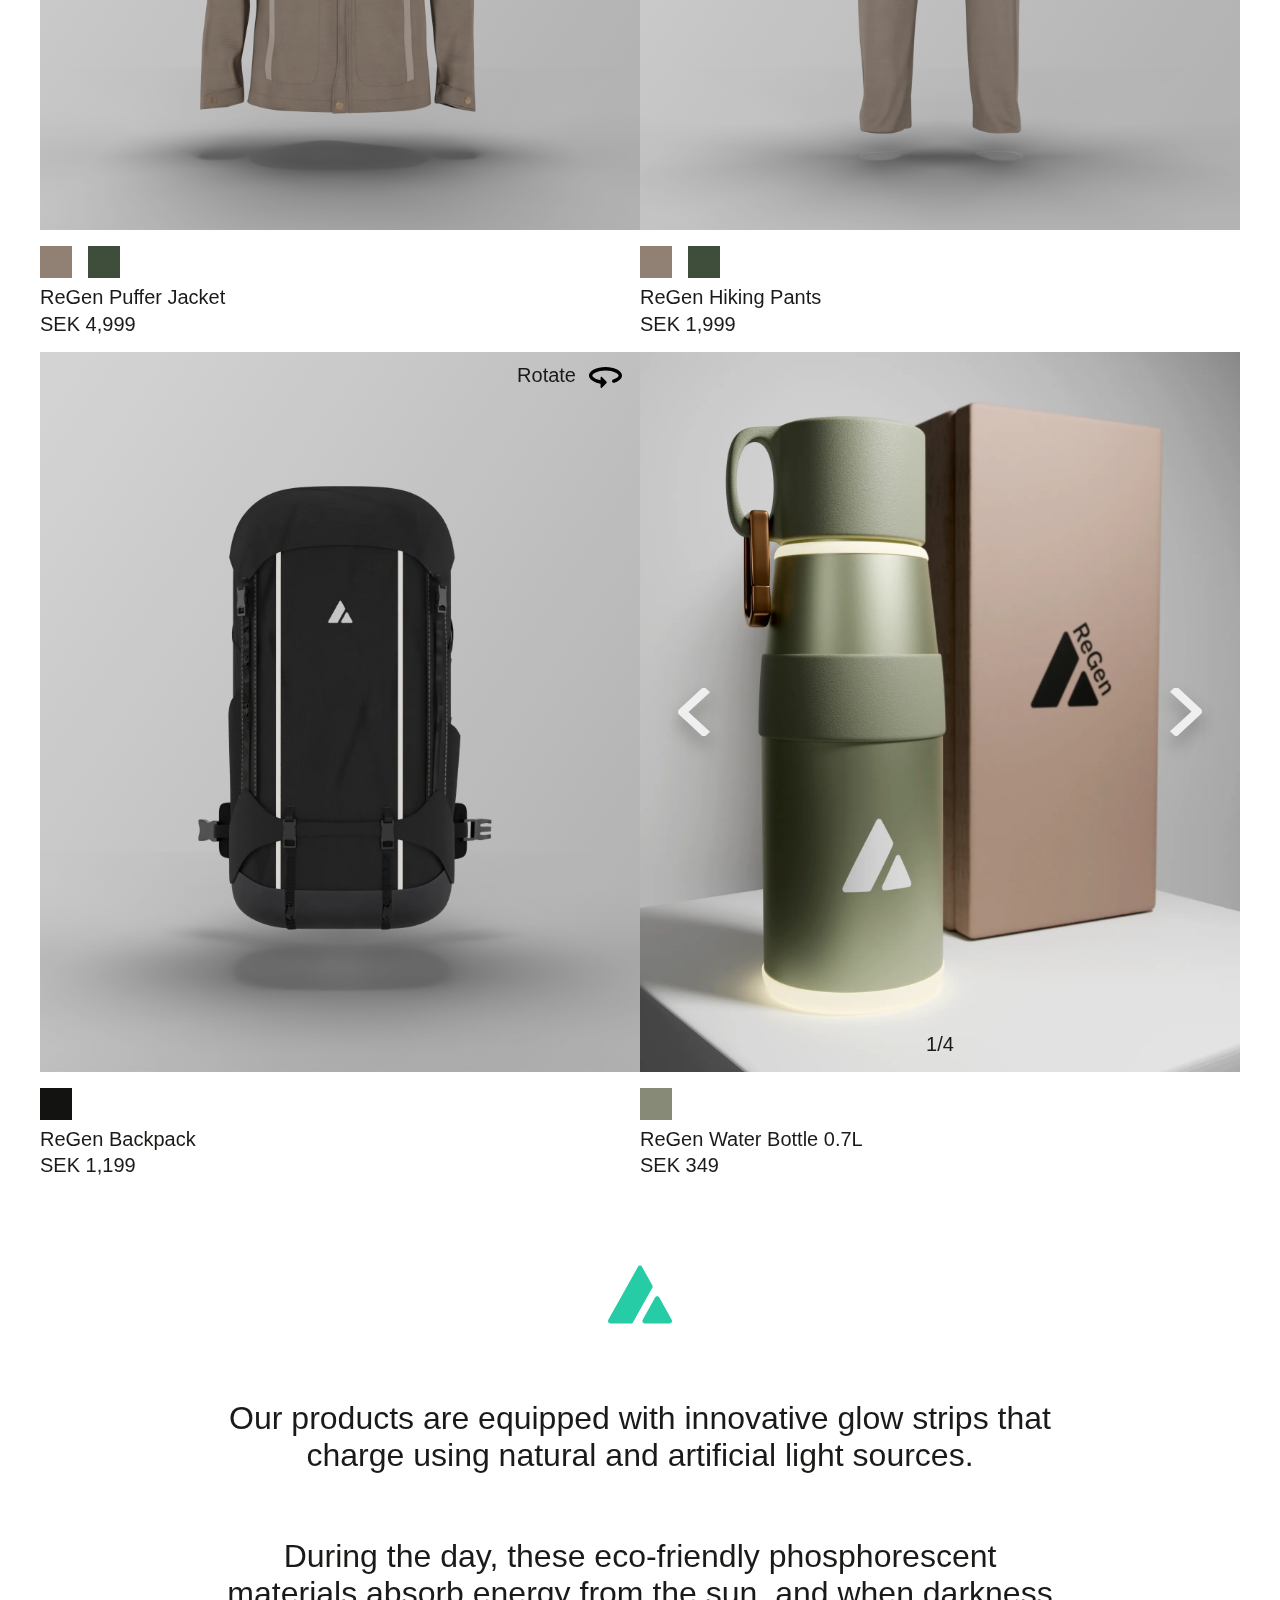
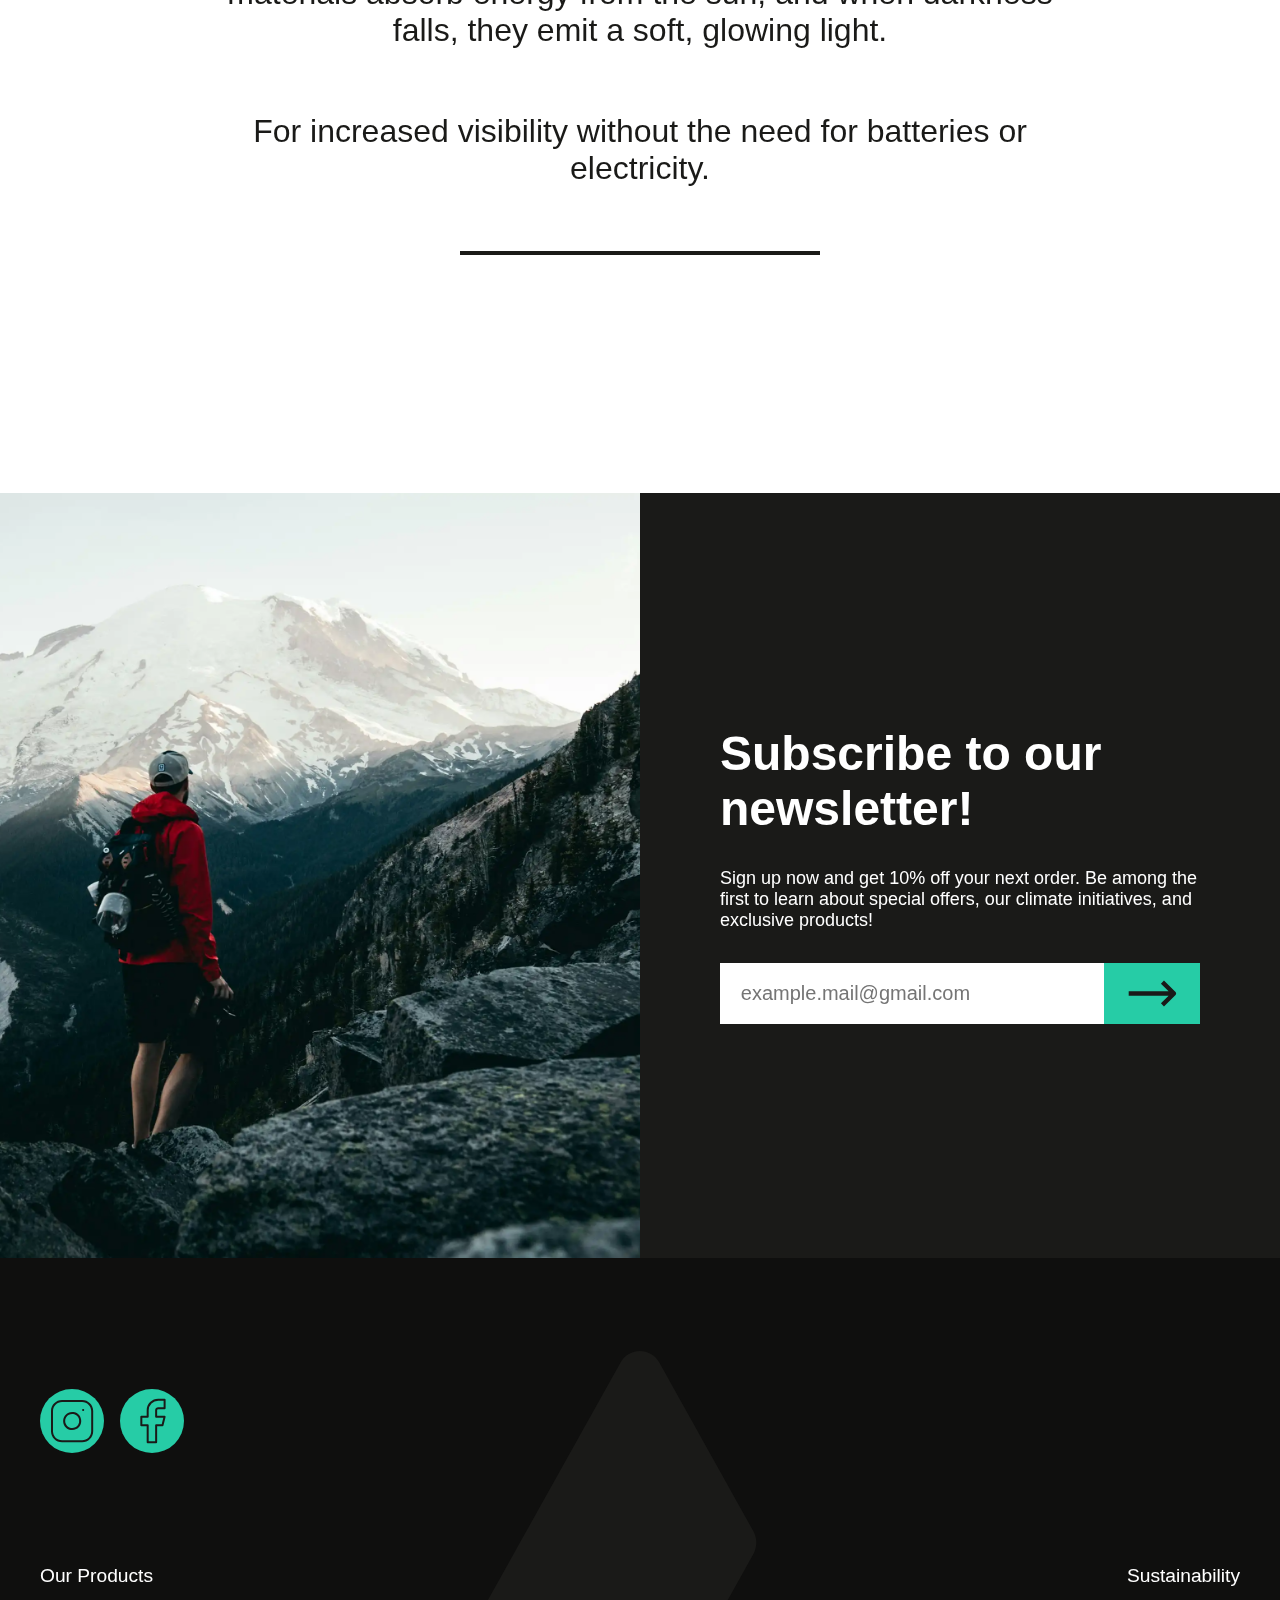
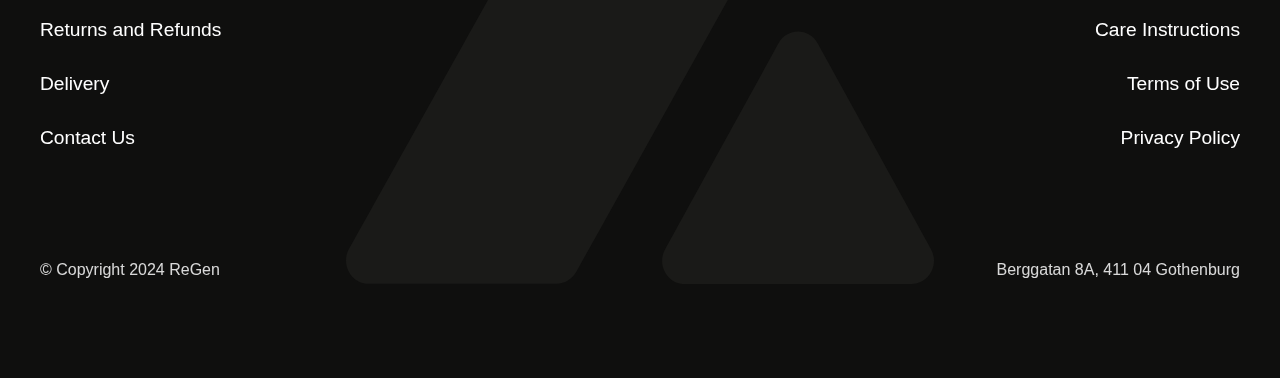
==== commit f5f79597: "updated english html and fixed scroll down arrow positioning" ====
--- a/indexen.html
+++ b/indexen.html
@@ -73,15 +73,15 @@
             alt="Image of mountains and a person"
             class="parallax-layer foreground"
           />
-        </div>
-
-        <img
-          src="assets/icons/arrow_down.svg"
-          alt="Downward arrow to scroll to the next section"
-          class="scroll-arrow"
-        />
-
-        <div class="herofade"></div>
+          <img
+            src="assets/icons/arrow_down.svg"
+            alt="Downward arrow to scroll to the next section"
+            class="scroll-arrow"
+          />
+  
+          <div class="herofade"></div>
+        </div>
+
       </section>
 
       <section aria-label="motivation">
--- a/css/styles.css
+++ b/css/styles.css
@@ -69,8 +69,43 @@
 
 }
 
-
 * {
     box-sizing: border-box;
     margin: 0;
+}
+
+body {
+    position: relative;
+}
+
+.scroll-up {
+    background-color: #26CCA6;
+    width: 2.5rem;
+    height: 2.5rem;
+    border-radius: 50%;
+    position: fixed;
+    bottom: 4rem;
+    right: 2.5rem;
+    z-index: 1000;
+    display: flex;
+    align-items: center;
+    justify-content: center;
+    visibility: hidden;
+    opacity: 0;
+    transition: visibility 0.3s, opacity 0.3s; 
+}
+
+.scroll-up img {
+    width: 1.75rem;
+}
+
+.scroll-up:hover {
+    transition: 0.3s ease-in-out;
+    transform: scale(1.2);
+}
+
+@media (max-width: 768px) {
+    .scroll-up {
+        display: none;
+    }
 }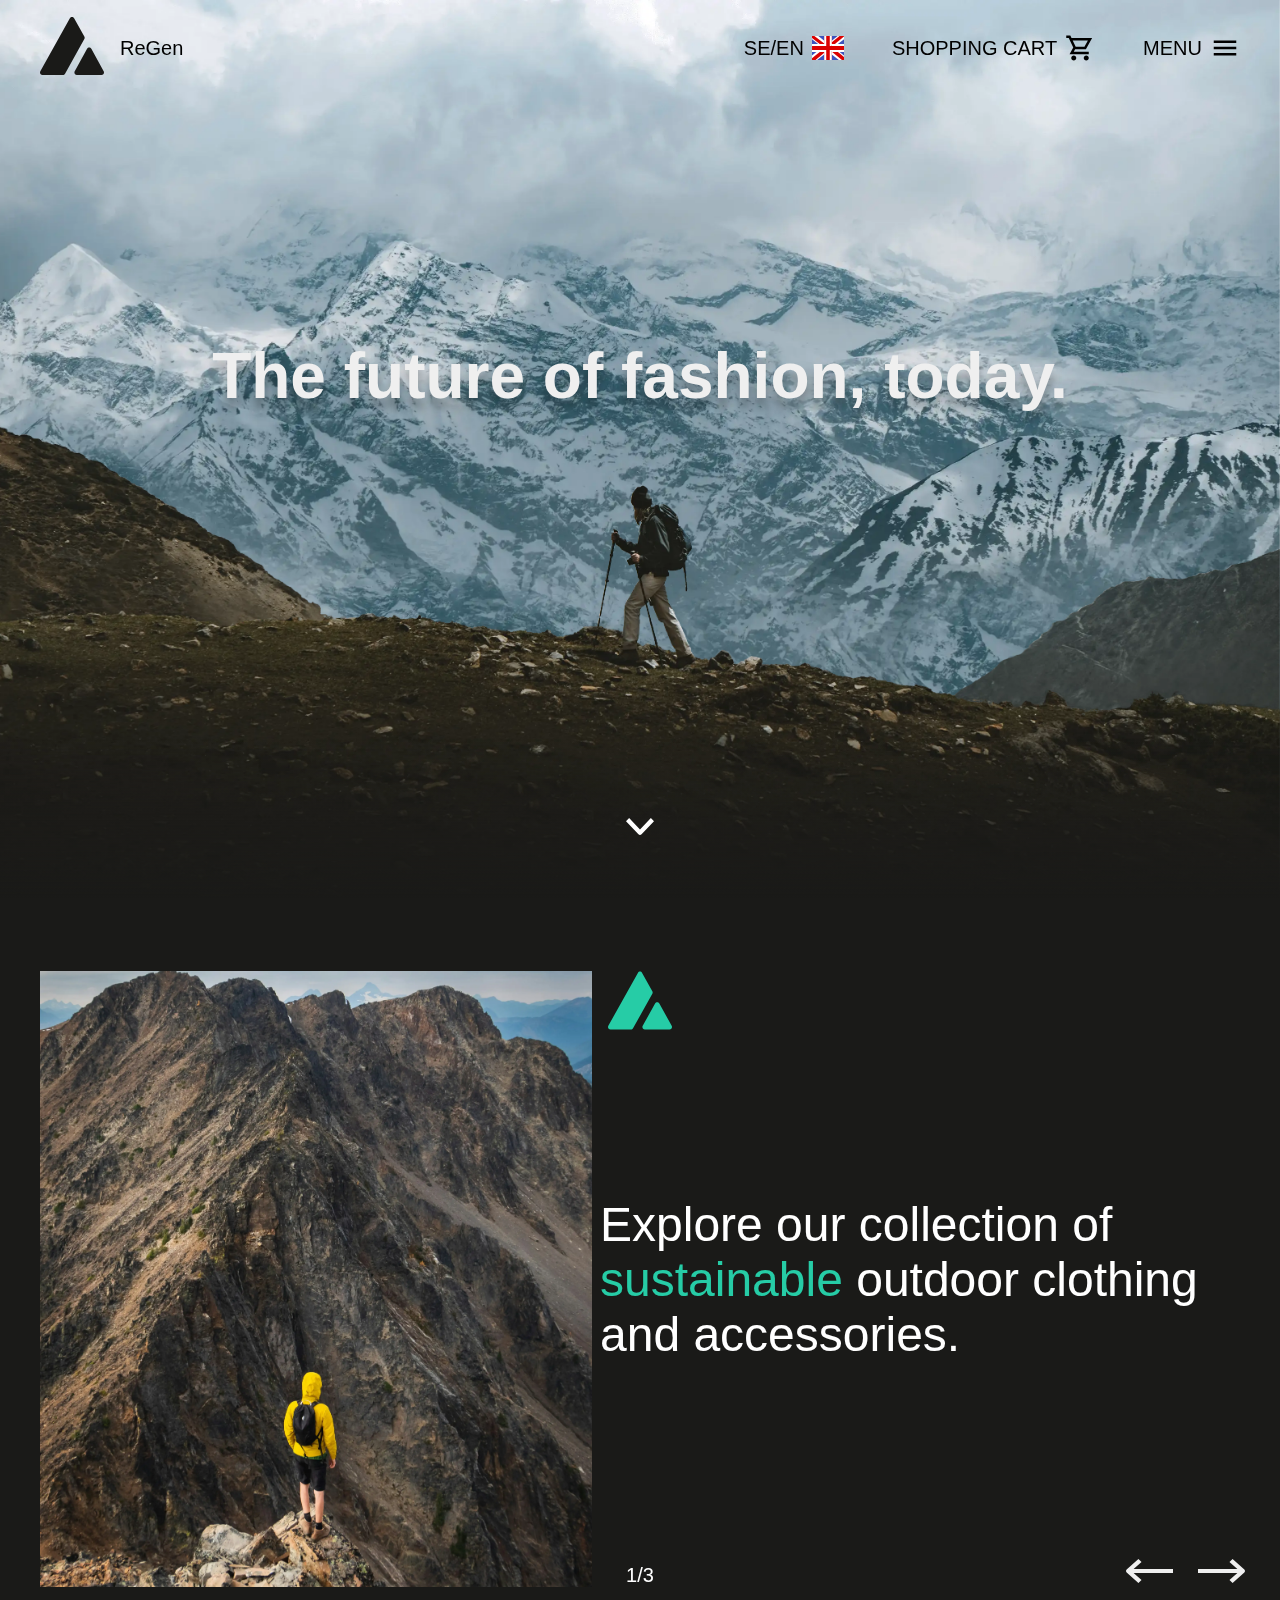
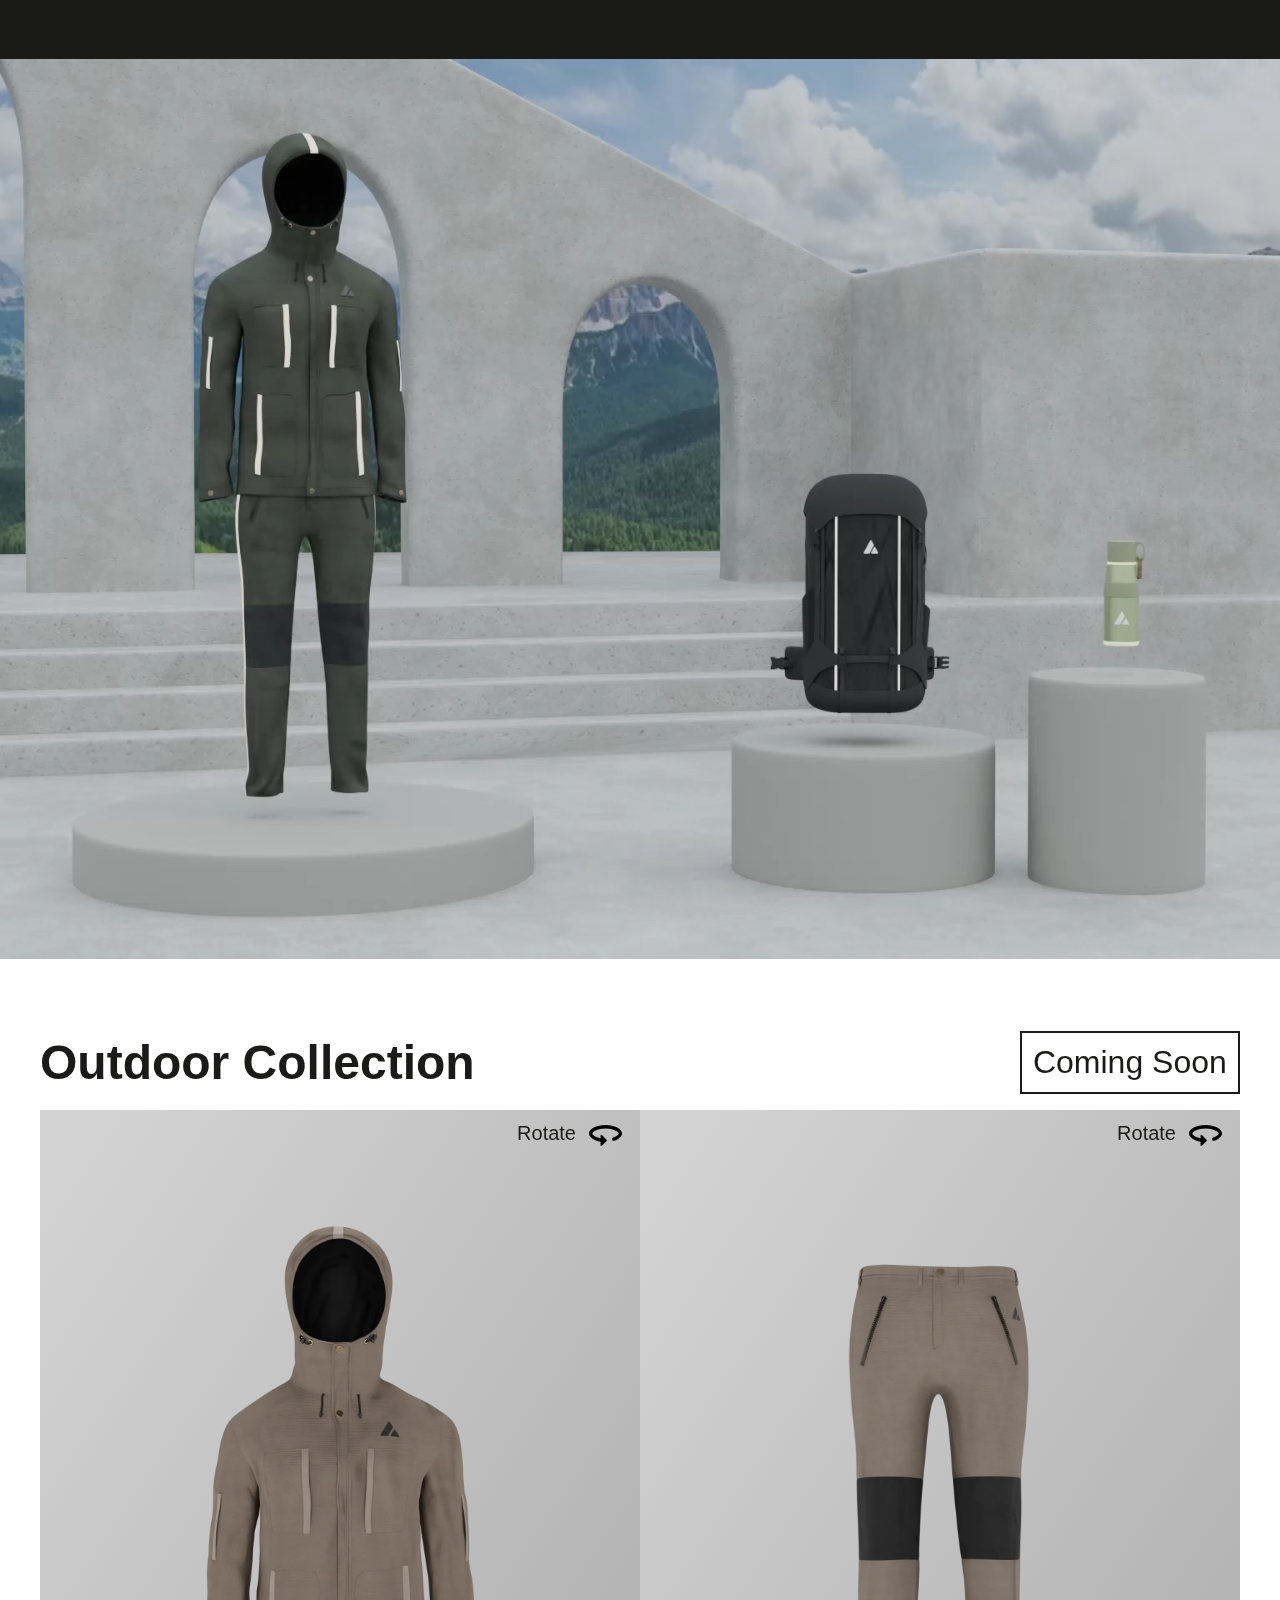
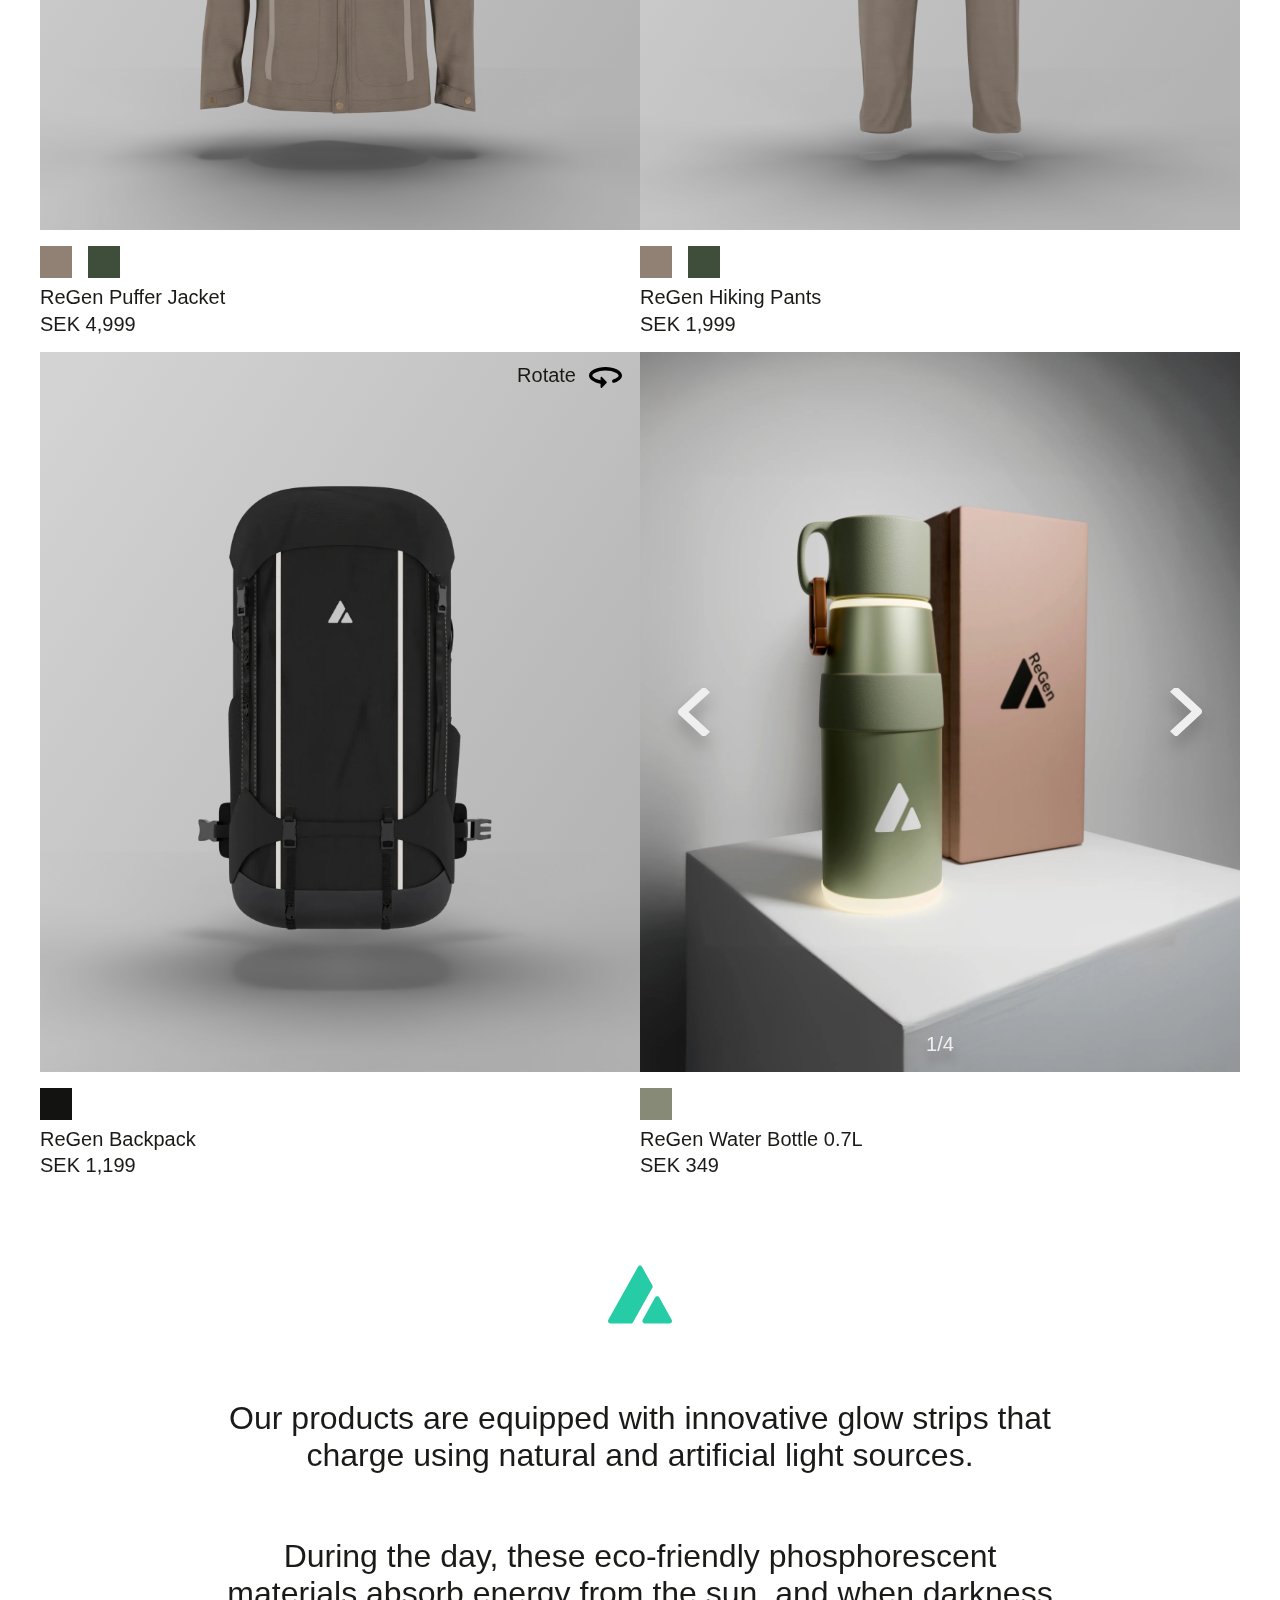
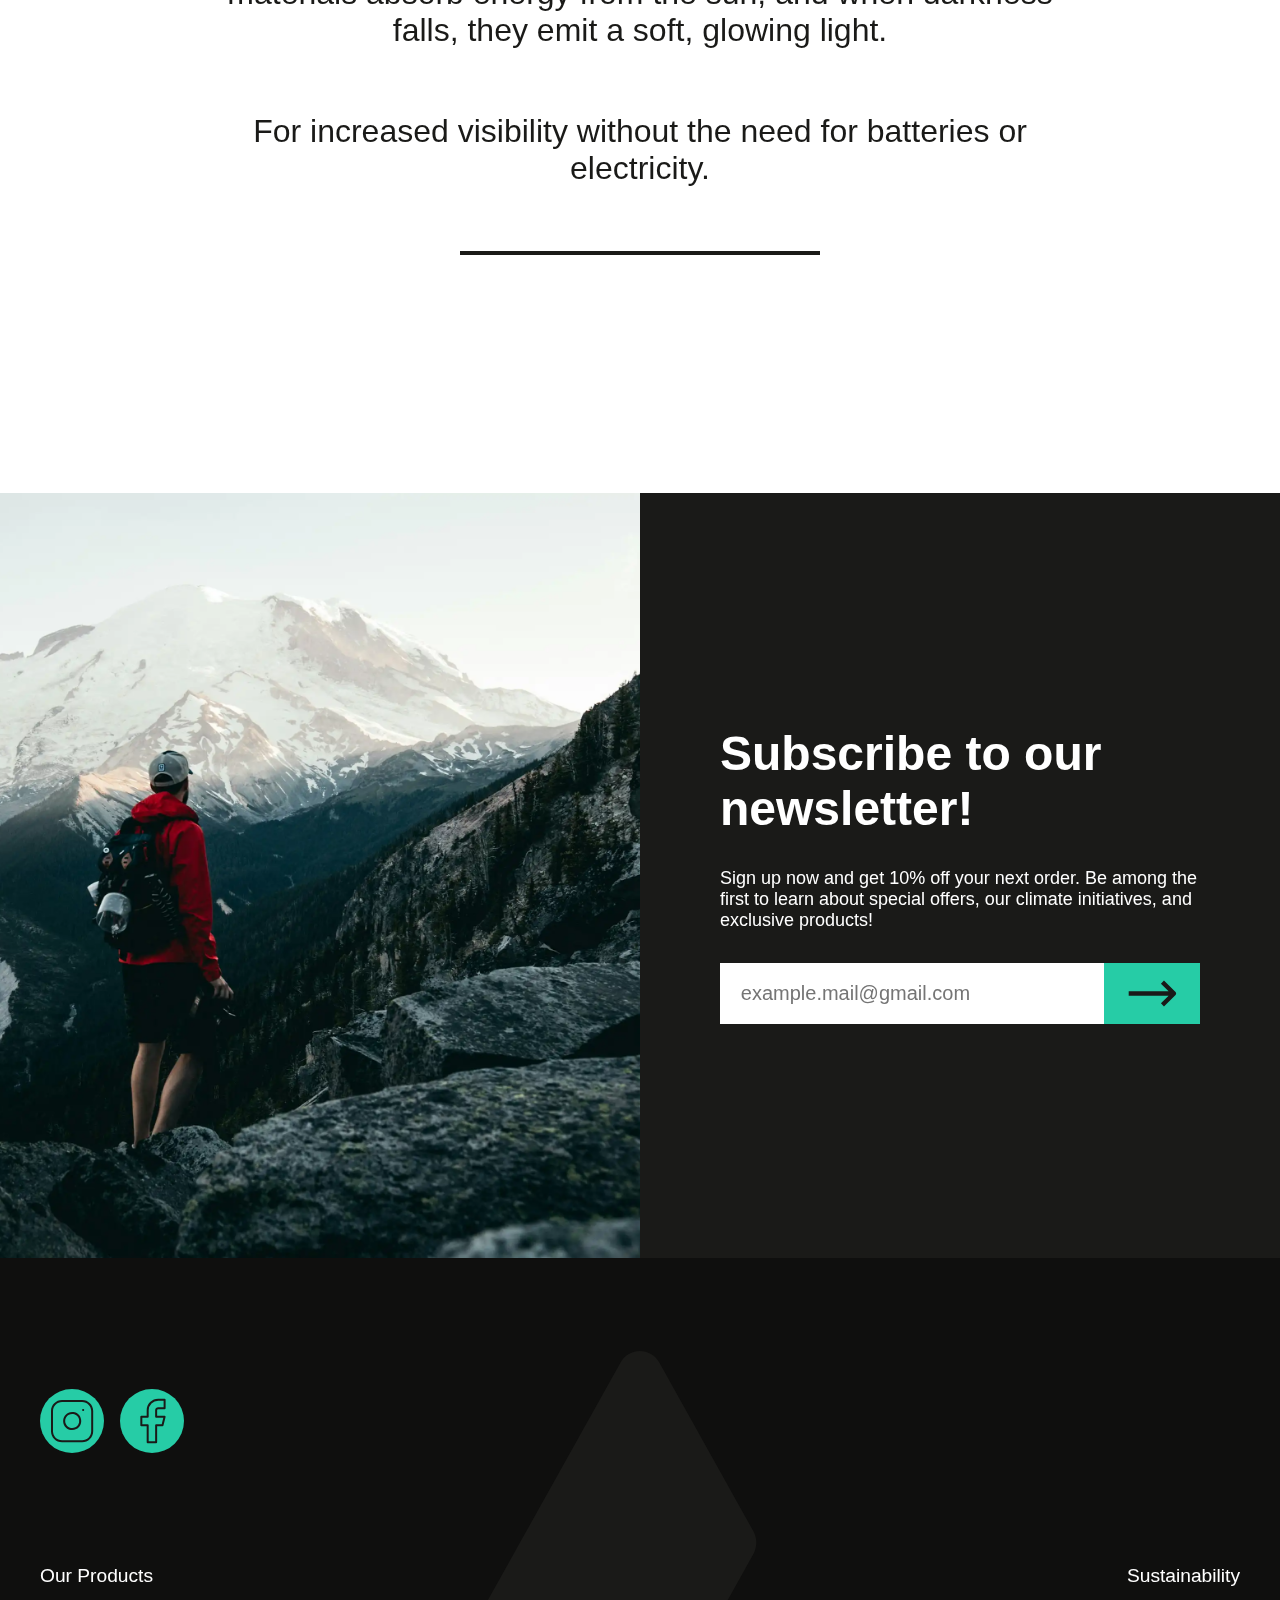
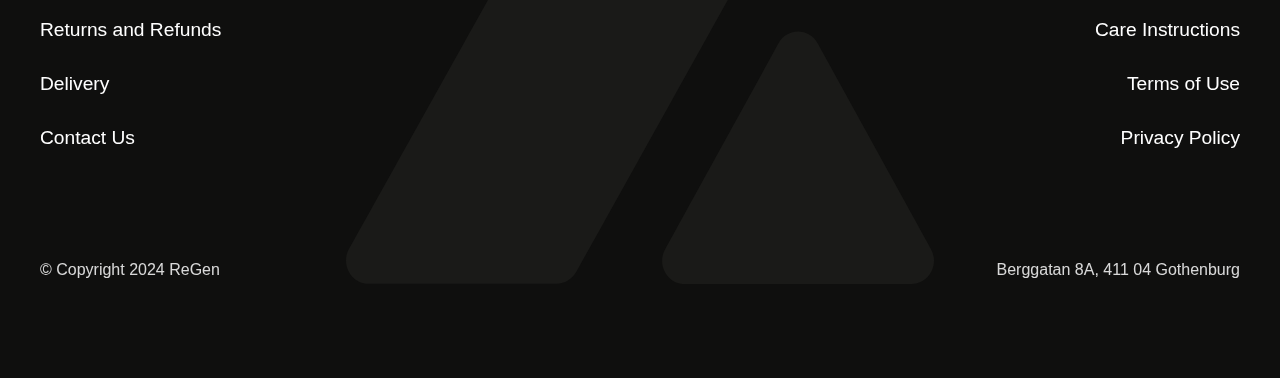
==== commit 30e51099: "changed bottle images to fit better on mobile, also changed color on image counter" ====
--- a/indexen.html
+++ b/indexen.html
@@ -308,7 +308,7 @@
               >
                 <img src="assets/icons/arrow_right.svg" alt="Right arrow" />
               </button>
-              <div class="image-counter" id="image-counter">1/5</div>
+              <div class="image-counter" id="image-counter">1/4</div>
             </div>
             <div class="product-info">
               <div class="color-selector">
@@ -412,6 +412,7 @@
         </div>
       </div>
     </footer>
+    <a href="#" class="scroll-up"><img src="assets/icons/arrow_up.svg"></a>
     <script src="js/menu.js"></script>
     <script src="js/animation.js"></script>
     <script src="js/product.js"></script>
--- a/css/product.css
+++ b/css/product.css
@@ -176,7 +176,8 @@
 .image-counter {
     position: absolute;
     bottom: 1rem;
-    color: #1A1A18;
+    color: #EFEFEF;
+    text-shadow: 0px 10px 8px rgba(0, 0, 0, 0.25);
     font-size: 1.25rem;
 }
 
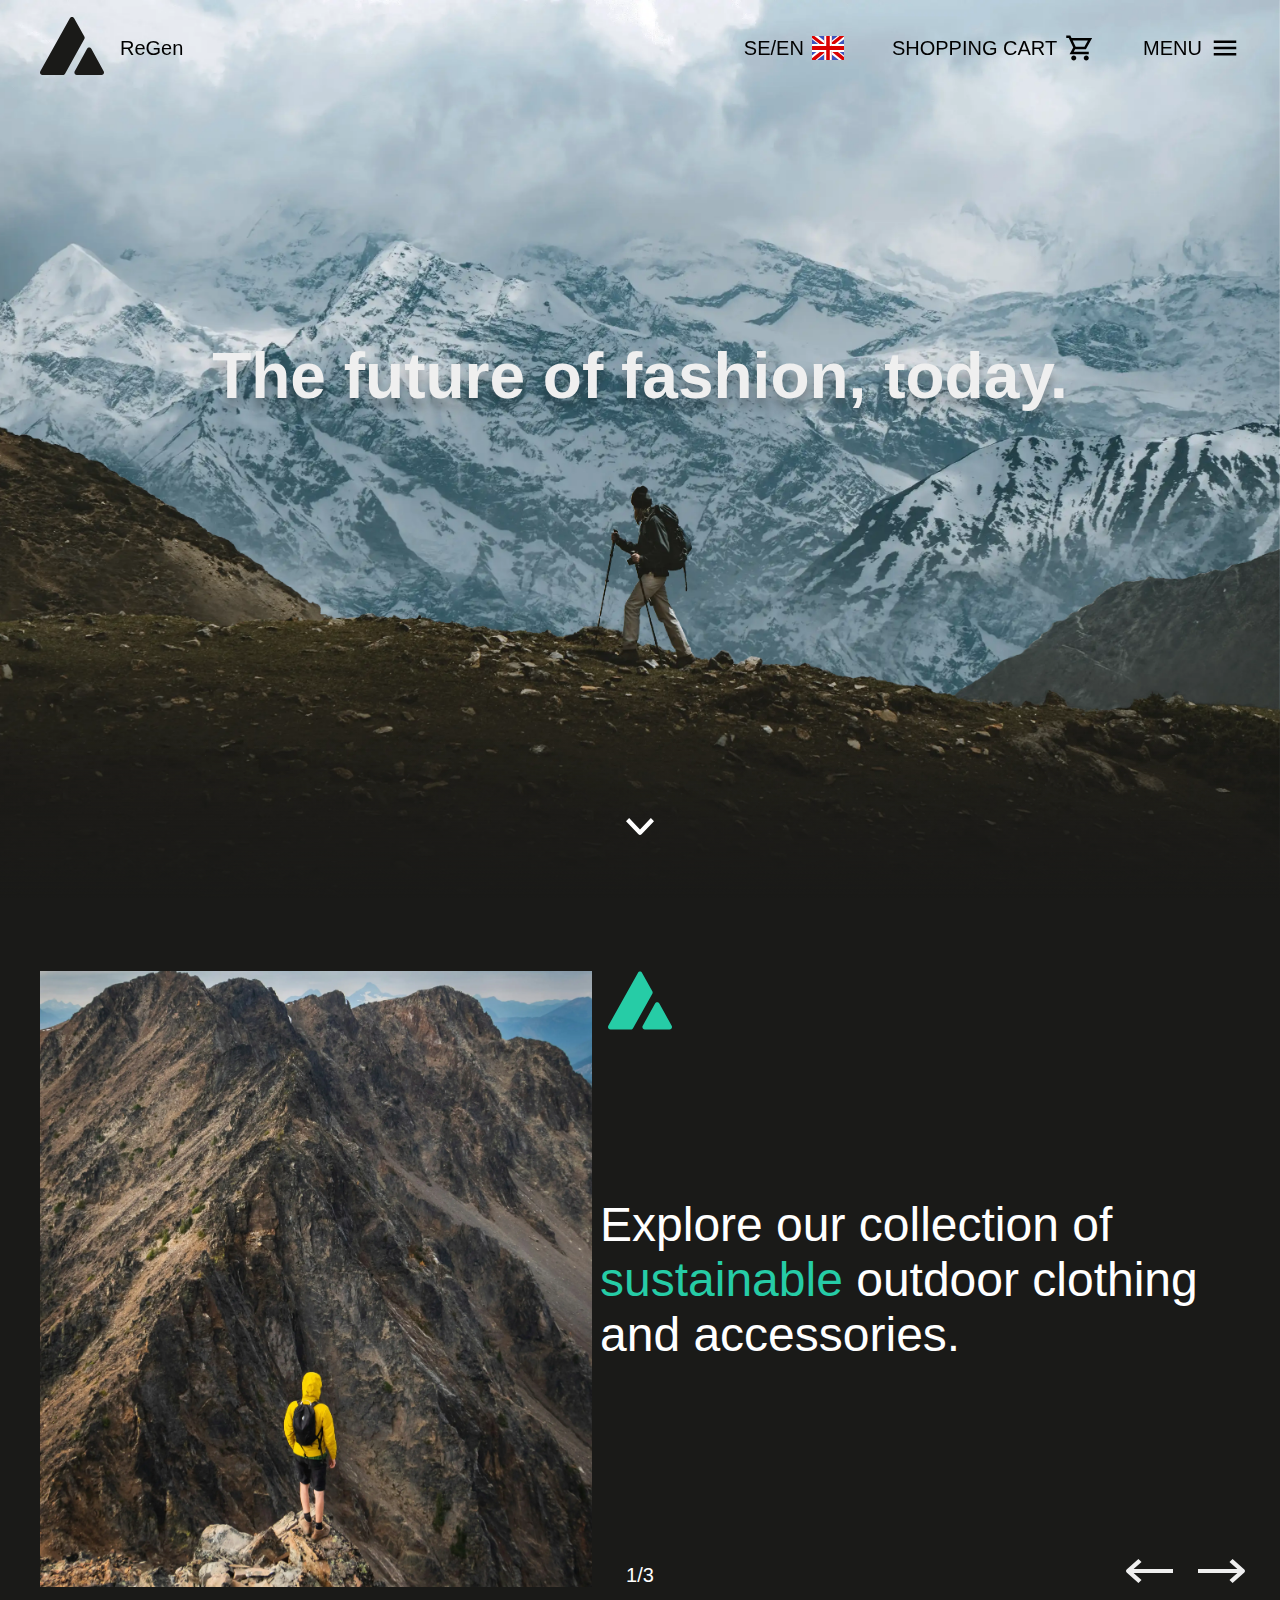
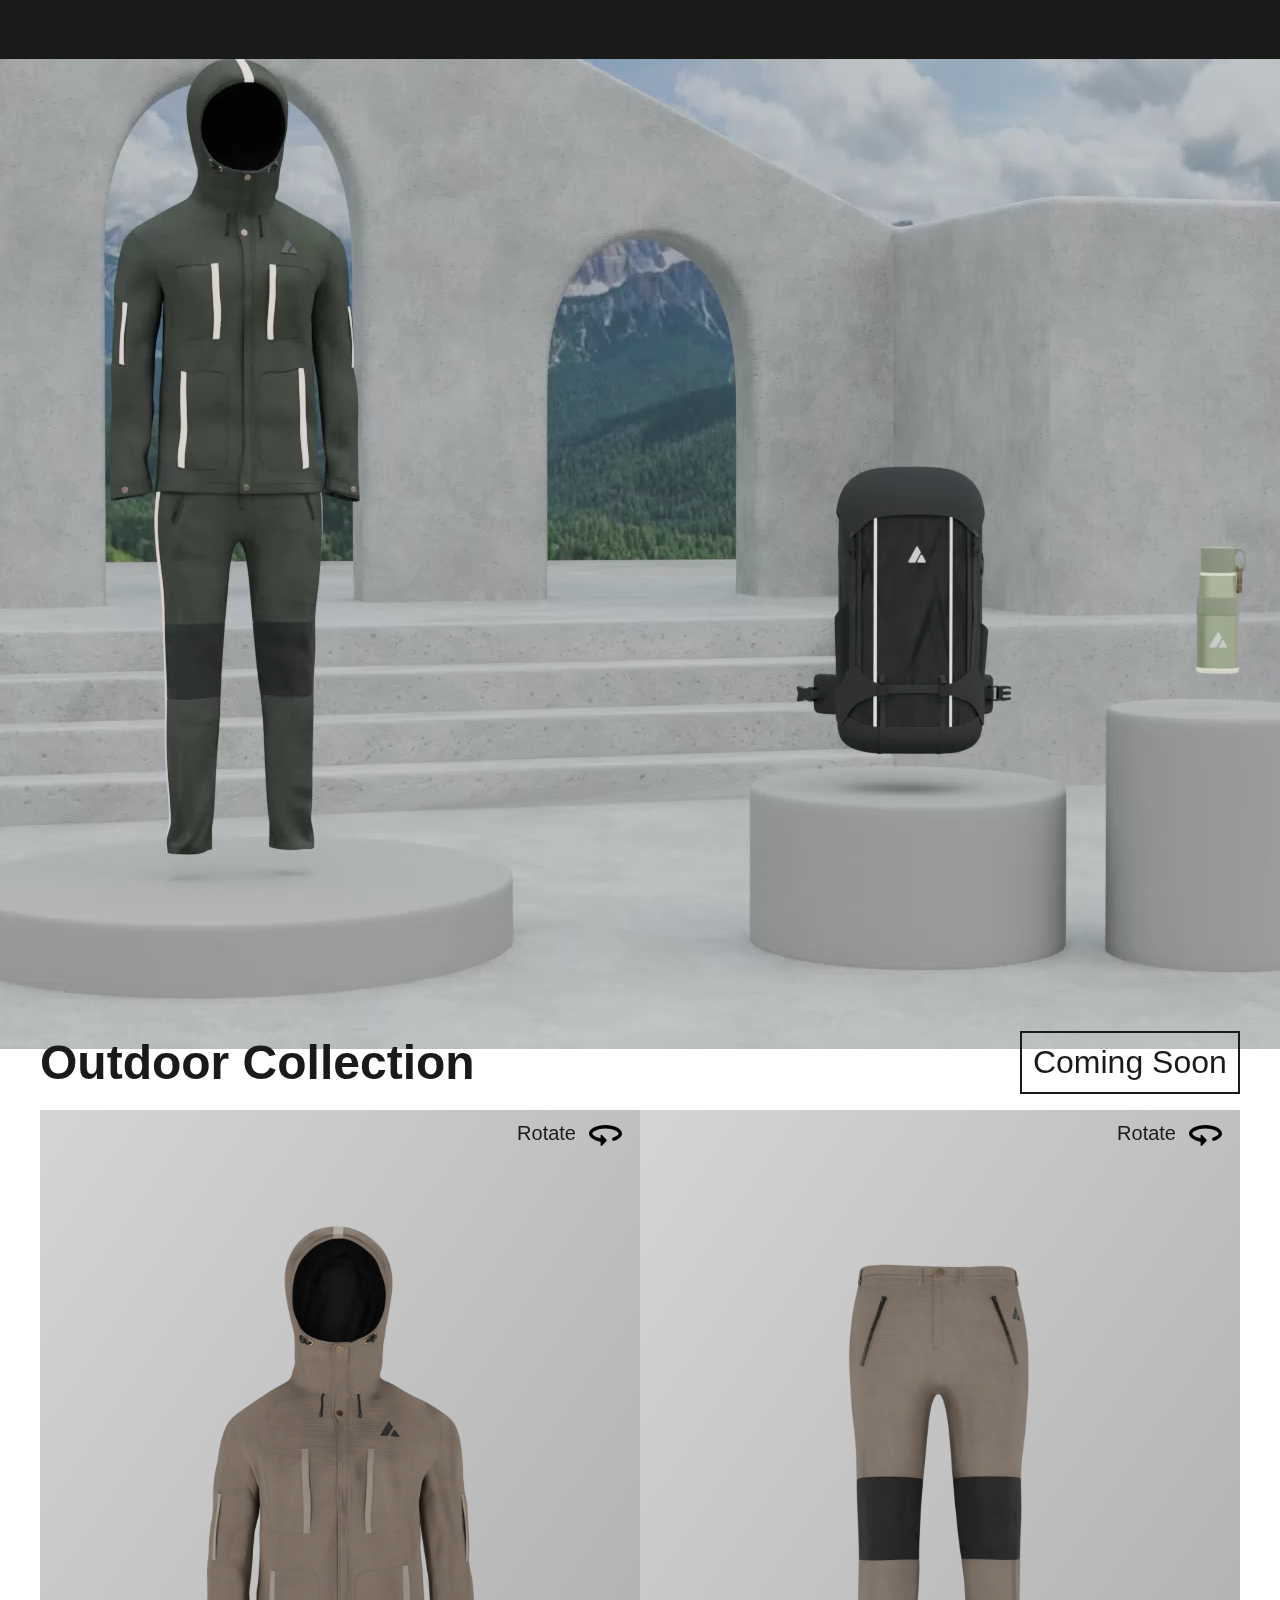
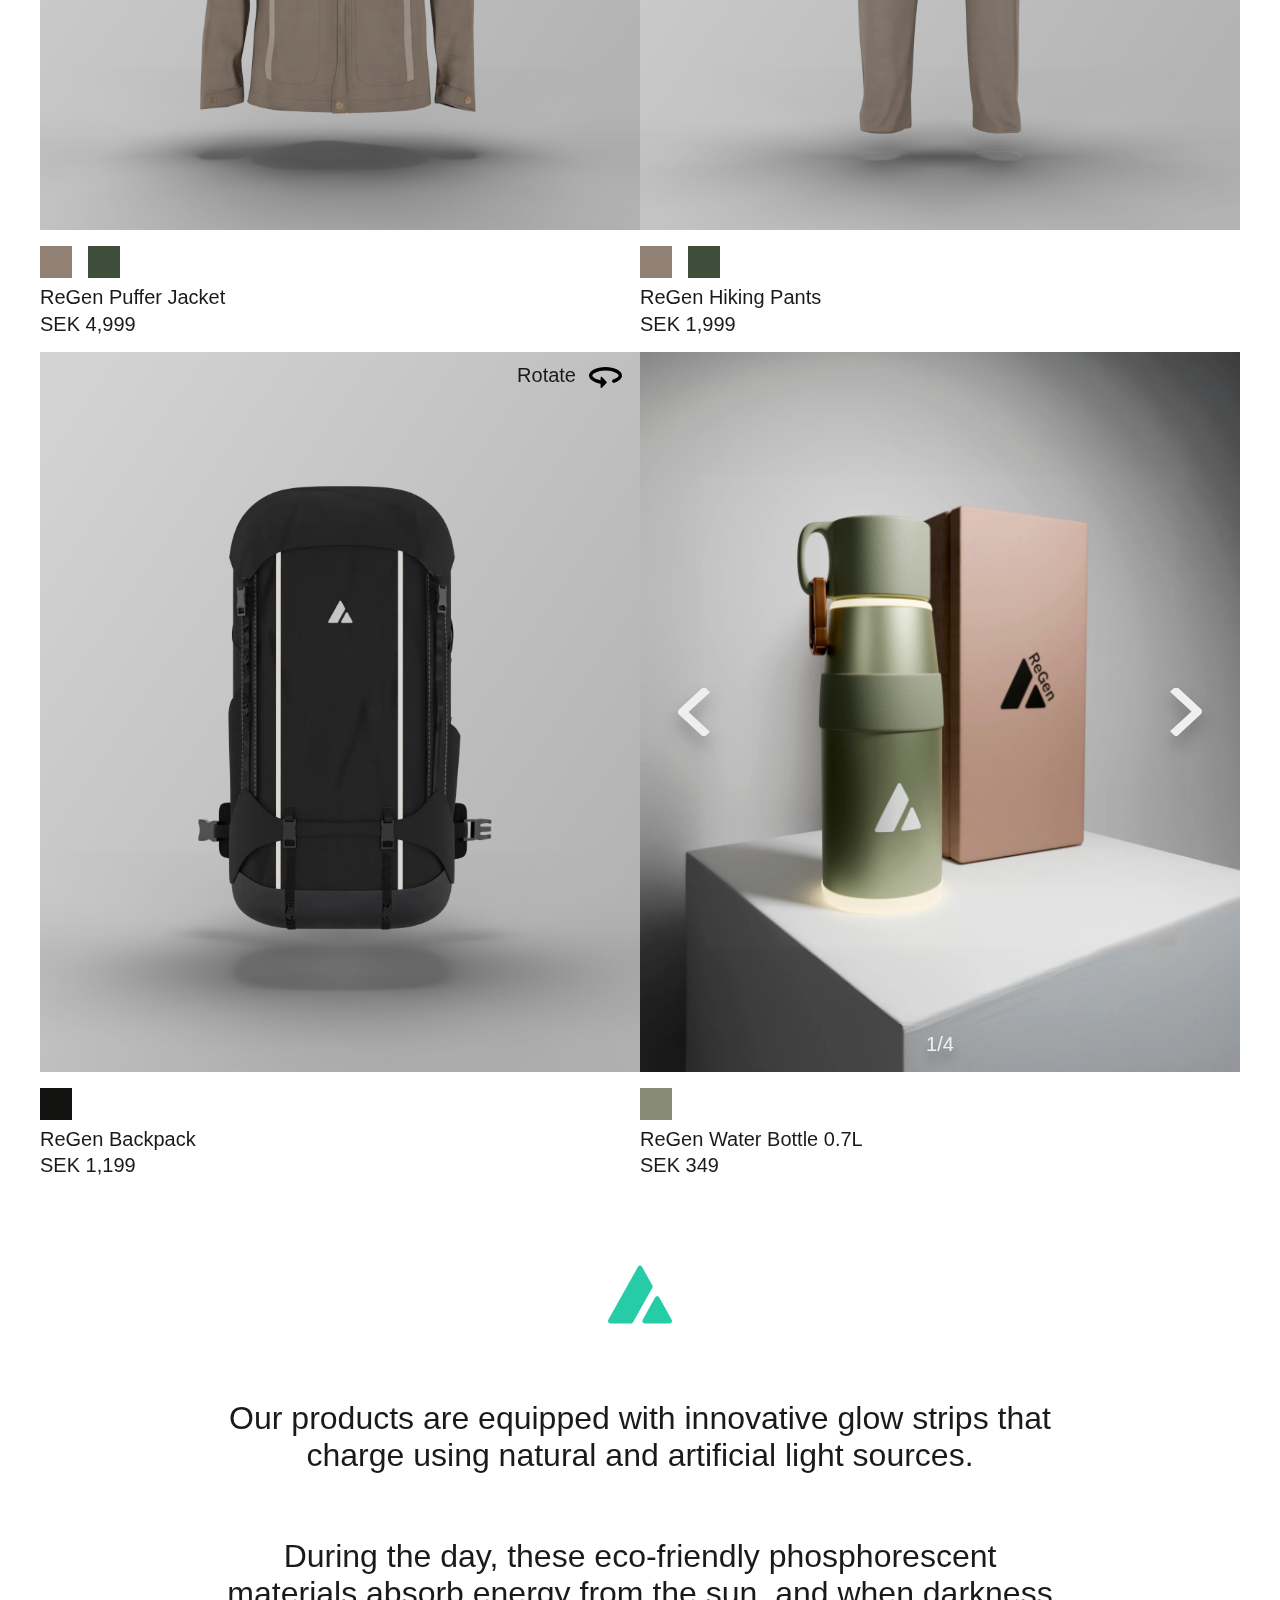
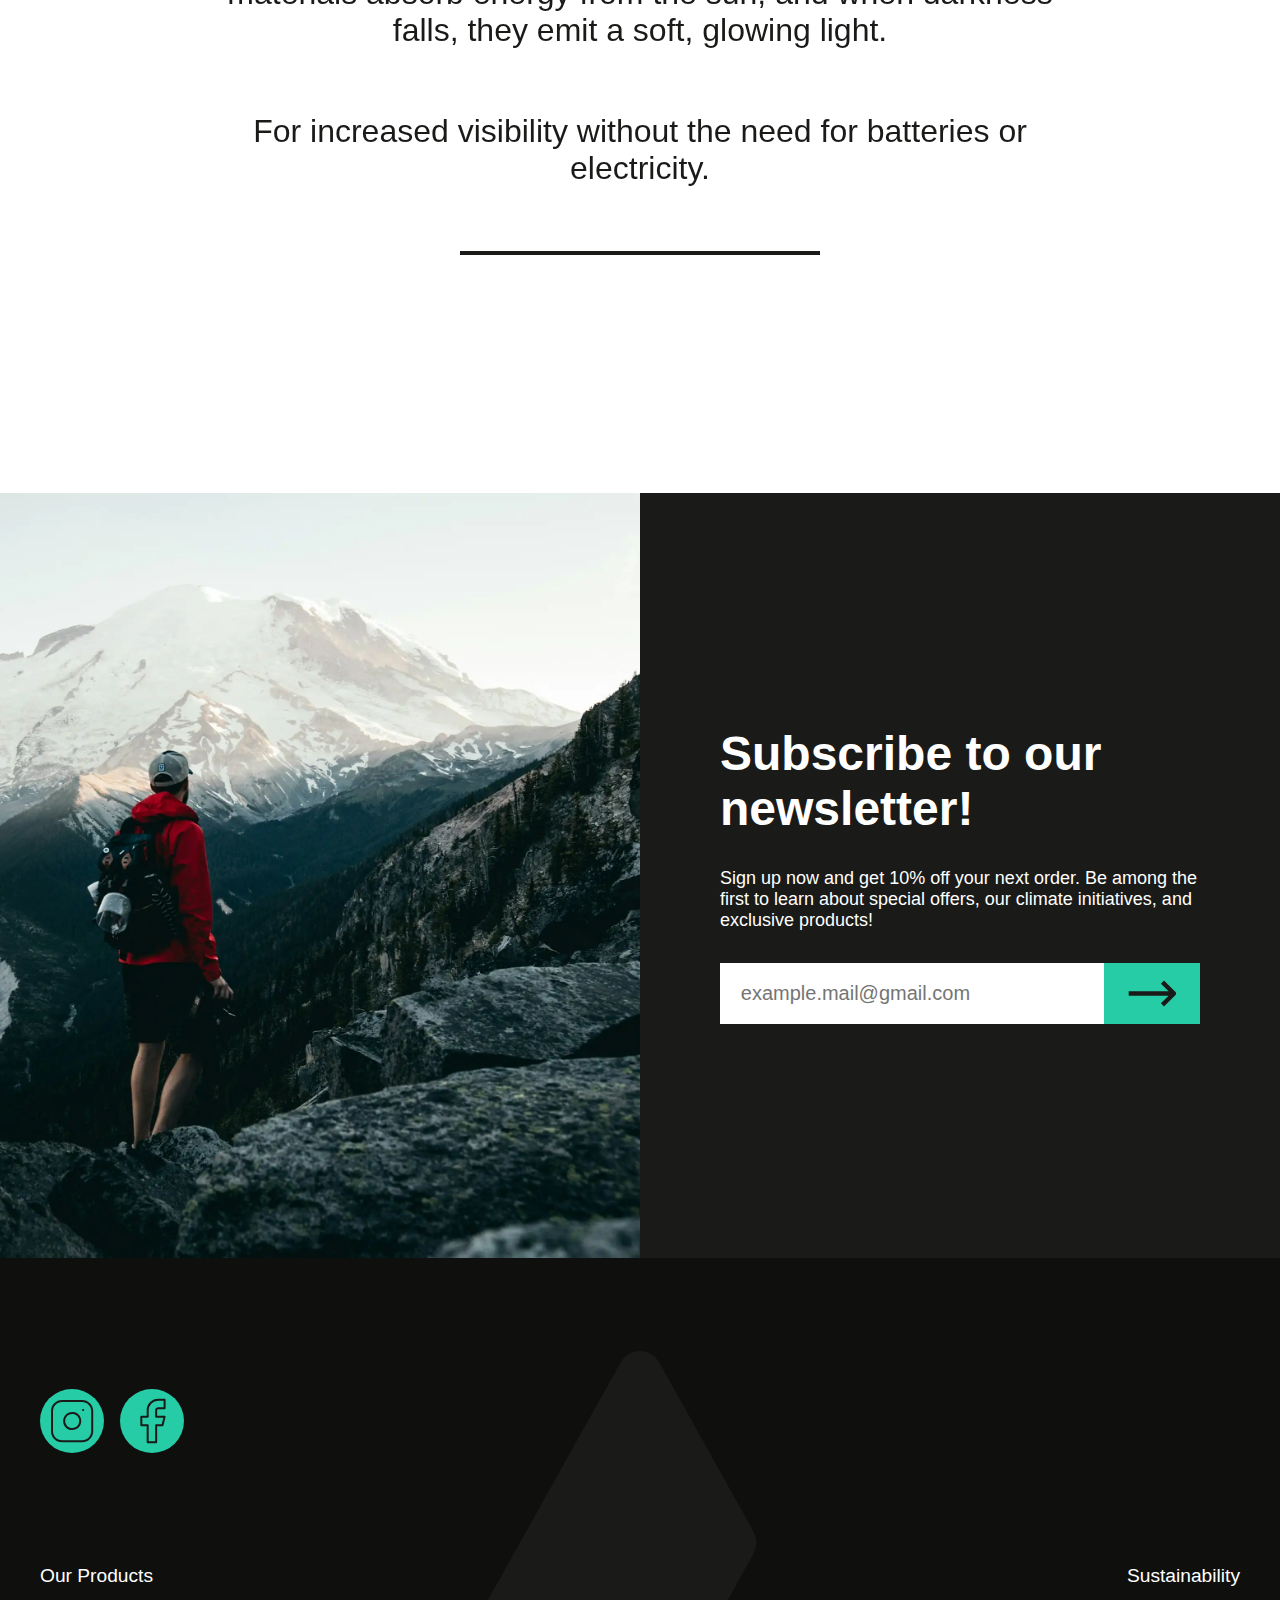
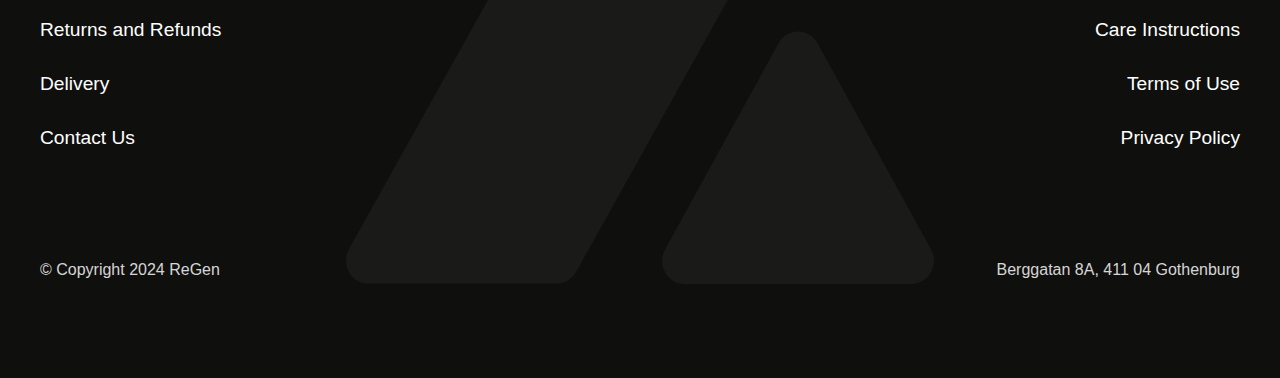
==== commit 468de7b8: "added an optimized video for mobile users" ====
--- a/indexen.html
+++ b/indexen.html
@@ -153,6 +153,14 @@
             class="animation"
             src="assets/videos/regen-product-showcase.webm"
           ></video>
+          <video
+            autoplay
+            loop
+            muted
+            playsinline
+            class="animation-mobile"
+            src="assets/videos/regen-product-showcase-mobile.webm"
+          ></video>
         </div>
       </section>
 
--- a/css/animation.css
+++ b/css/animation.css
@@ -6,7 +6,15 @@
     align-items: center;
 }
 
-.animation {
+.animation-desktop {
+    display: block;
+    width: 100%;
+    height: 100%;
+    object-fit: cover;
+}
+
+.animation-mobile {
+    display: none;
     width: 100%;
     height: 100%;
     object-fit: cover;
@@ -19,7 +27,13 @@
         height: 75%;
     }
 
-    .animation {
+    .animation-desktop {
+        display: none;
+        object-fit: contain;
+    }
+
+    .animation-mobile {
+        display: block;
         object-fit: contain;
     }
 }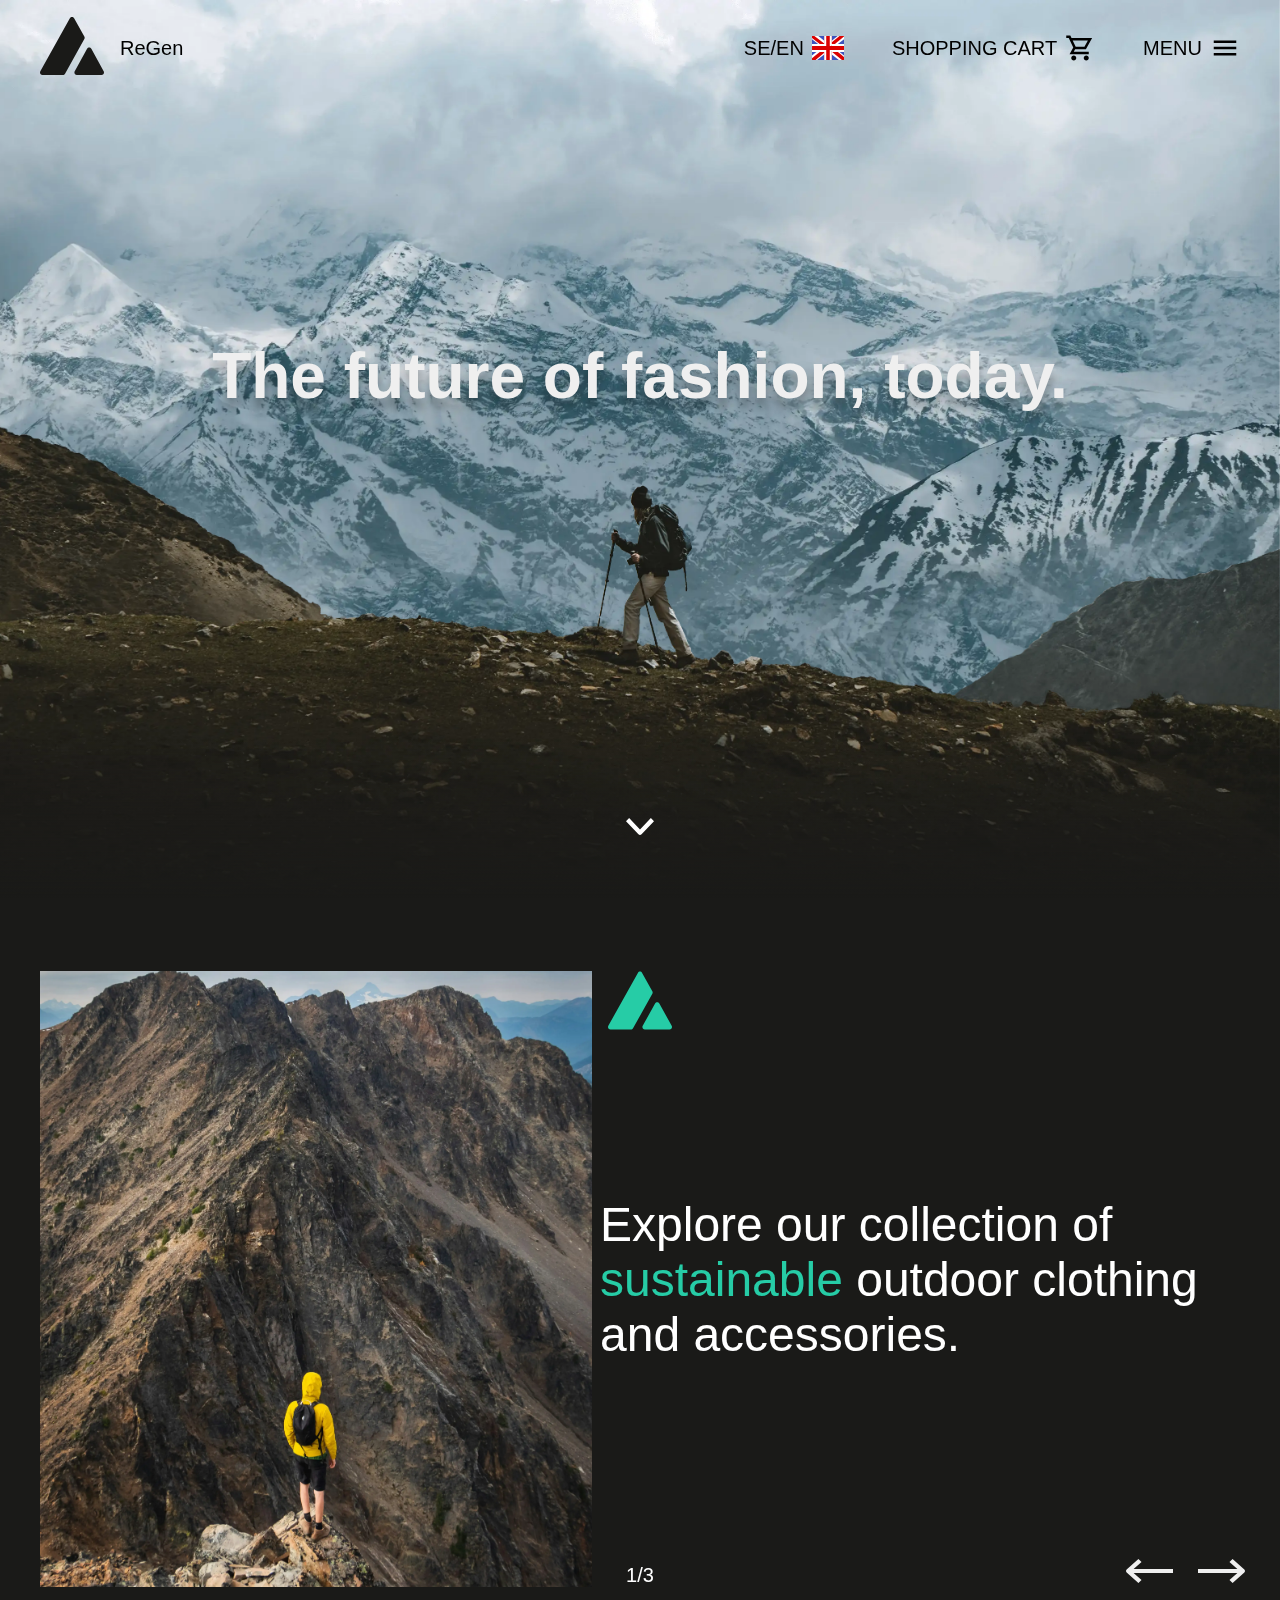
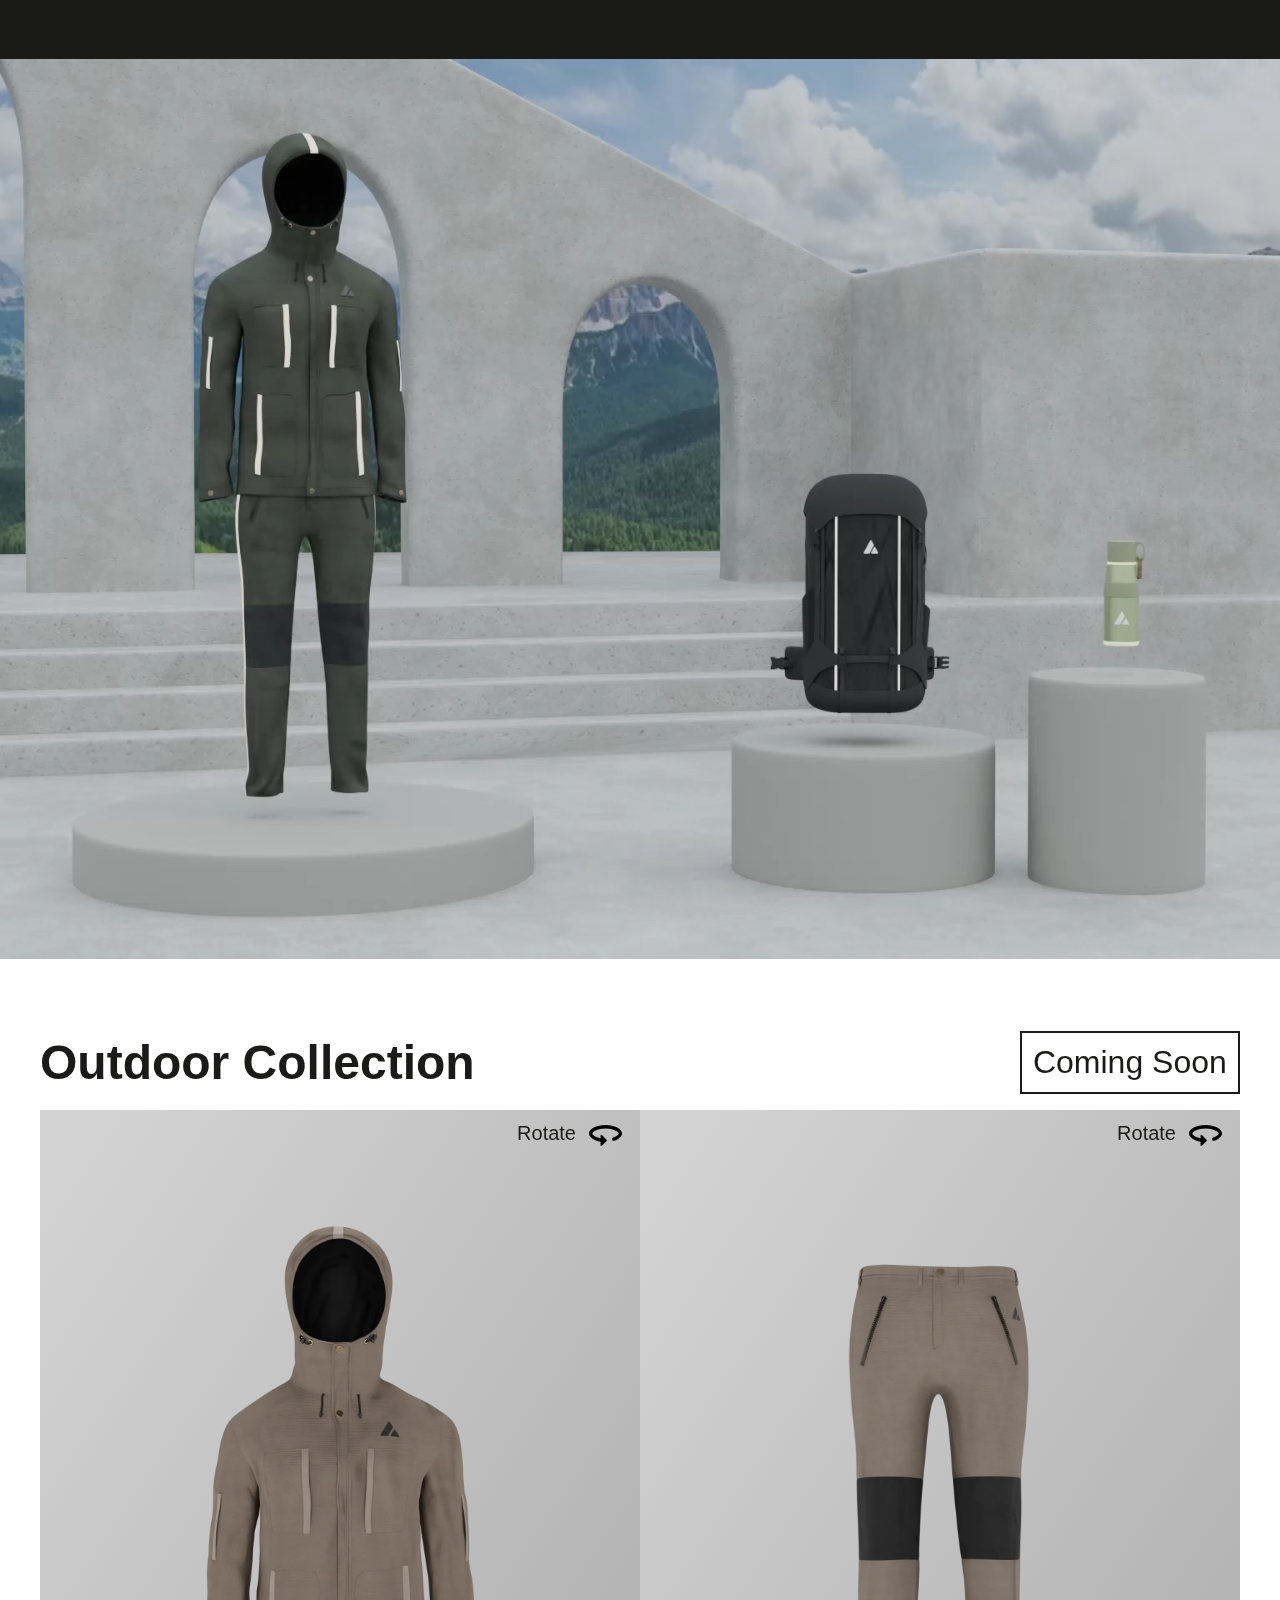
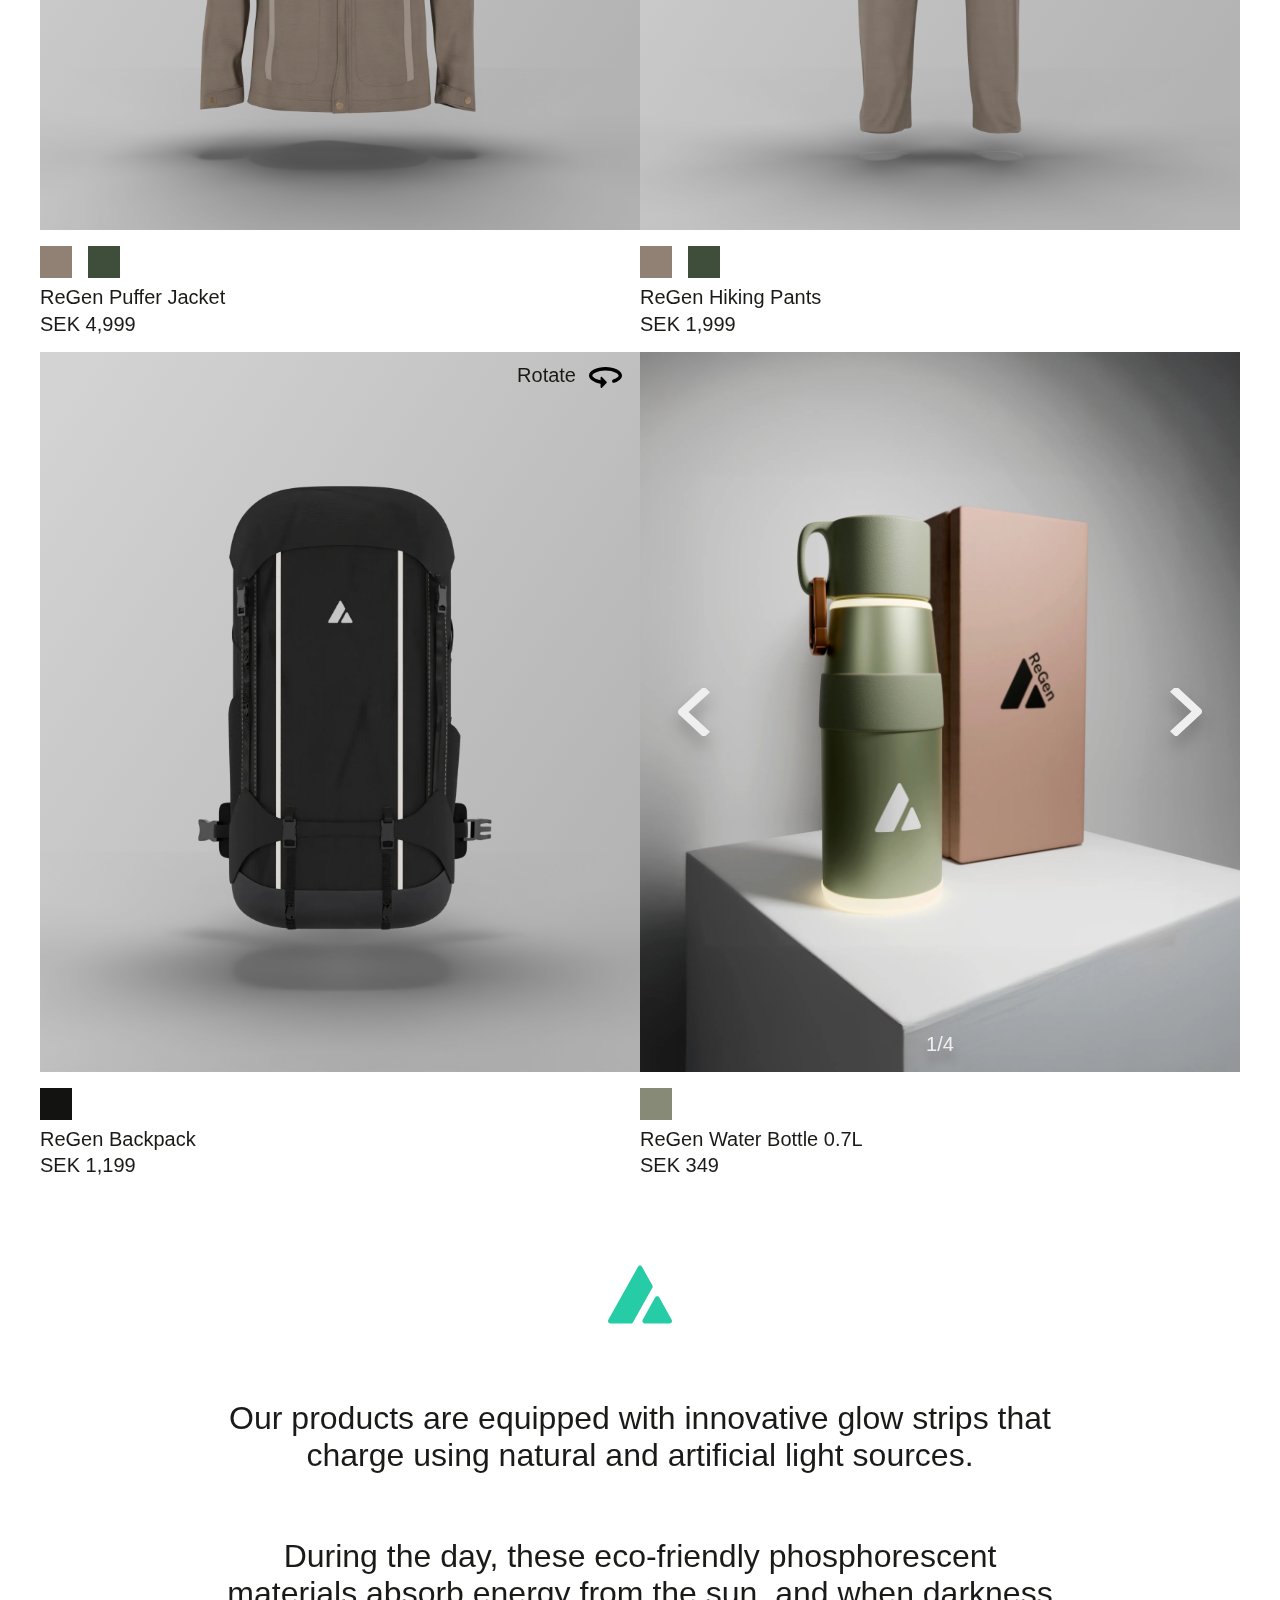
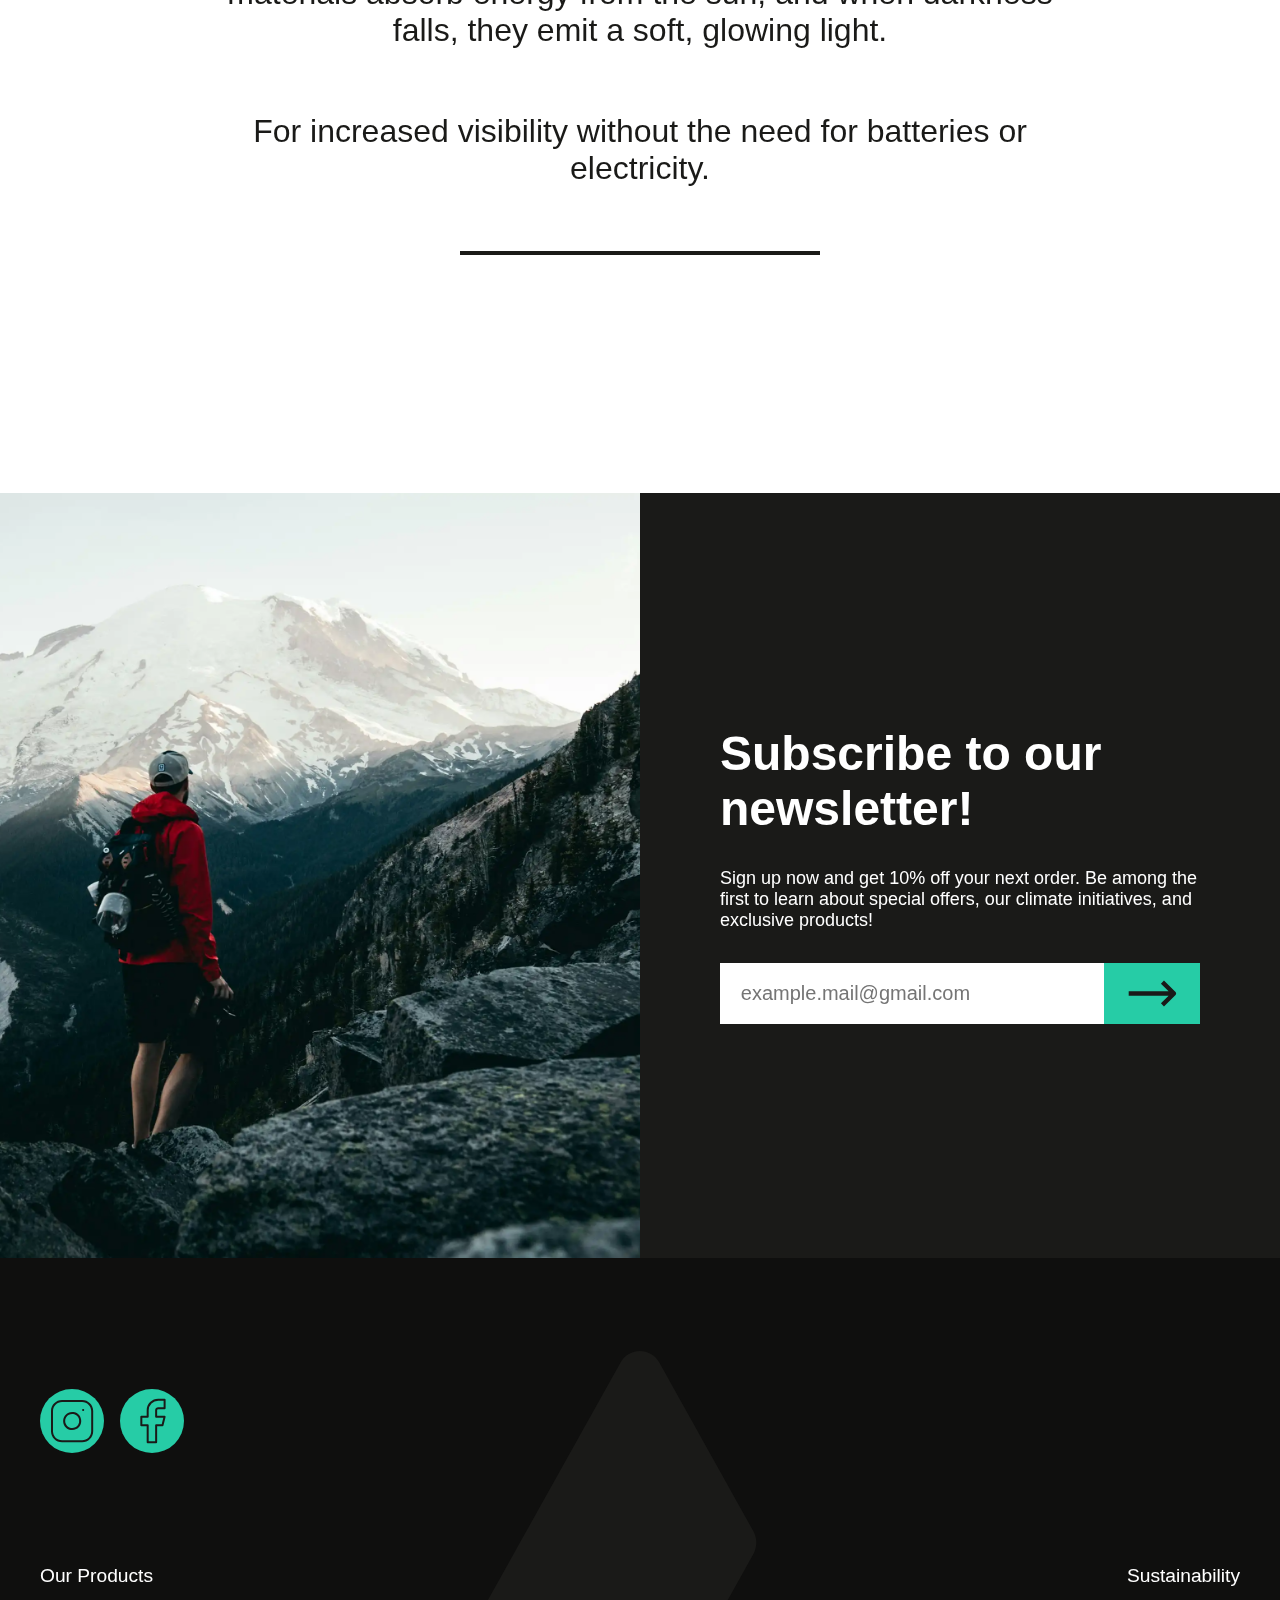
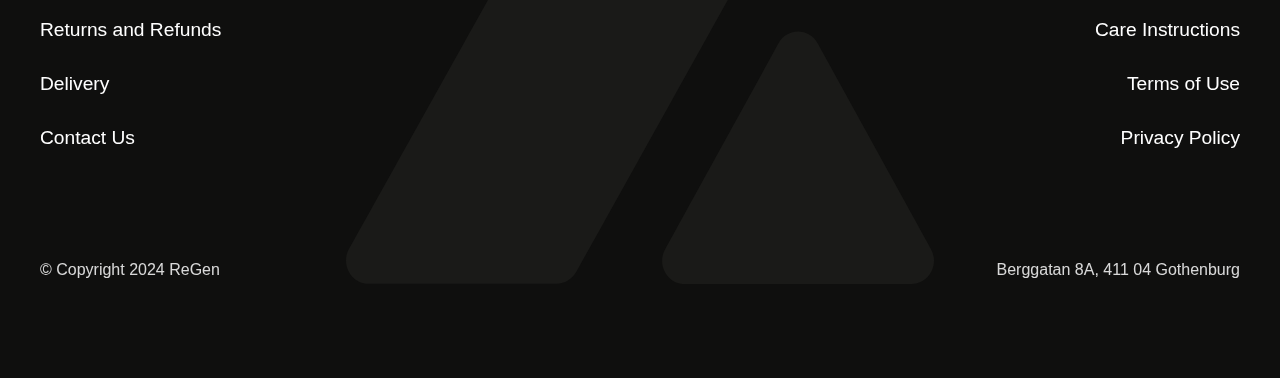
==== commit cf85cc2a: "updated english index to fix video responsiveness" ====
--- a/indexen.html
+++ b/indexen.html
@@ -150,7 +150,7 @@
             loop
             muted
             playsinline
-            class="animation"
+            class="animation-desktop"
             src="assets/videos/regen-product-showcase.webm"
           ></video>
           <video
